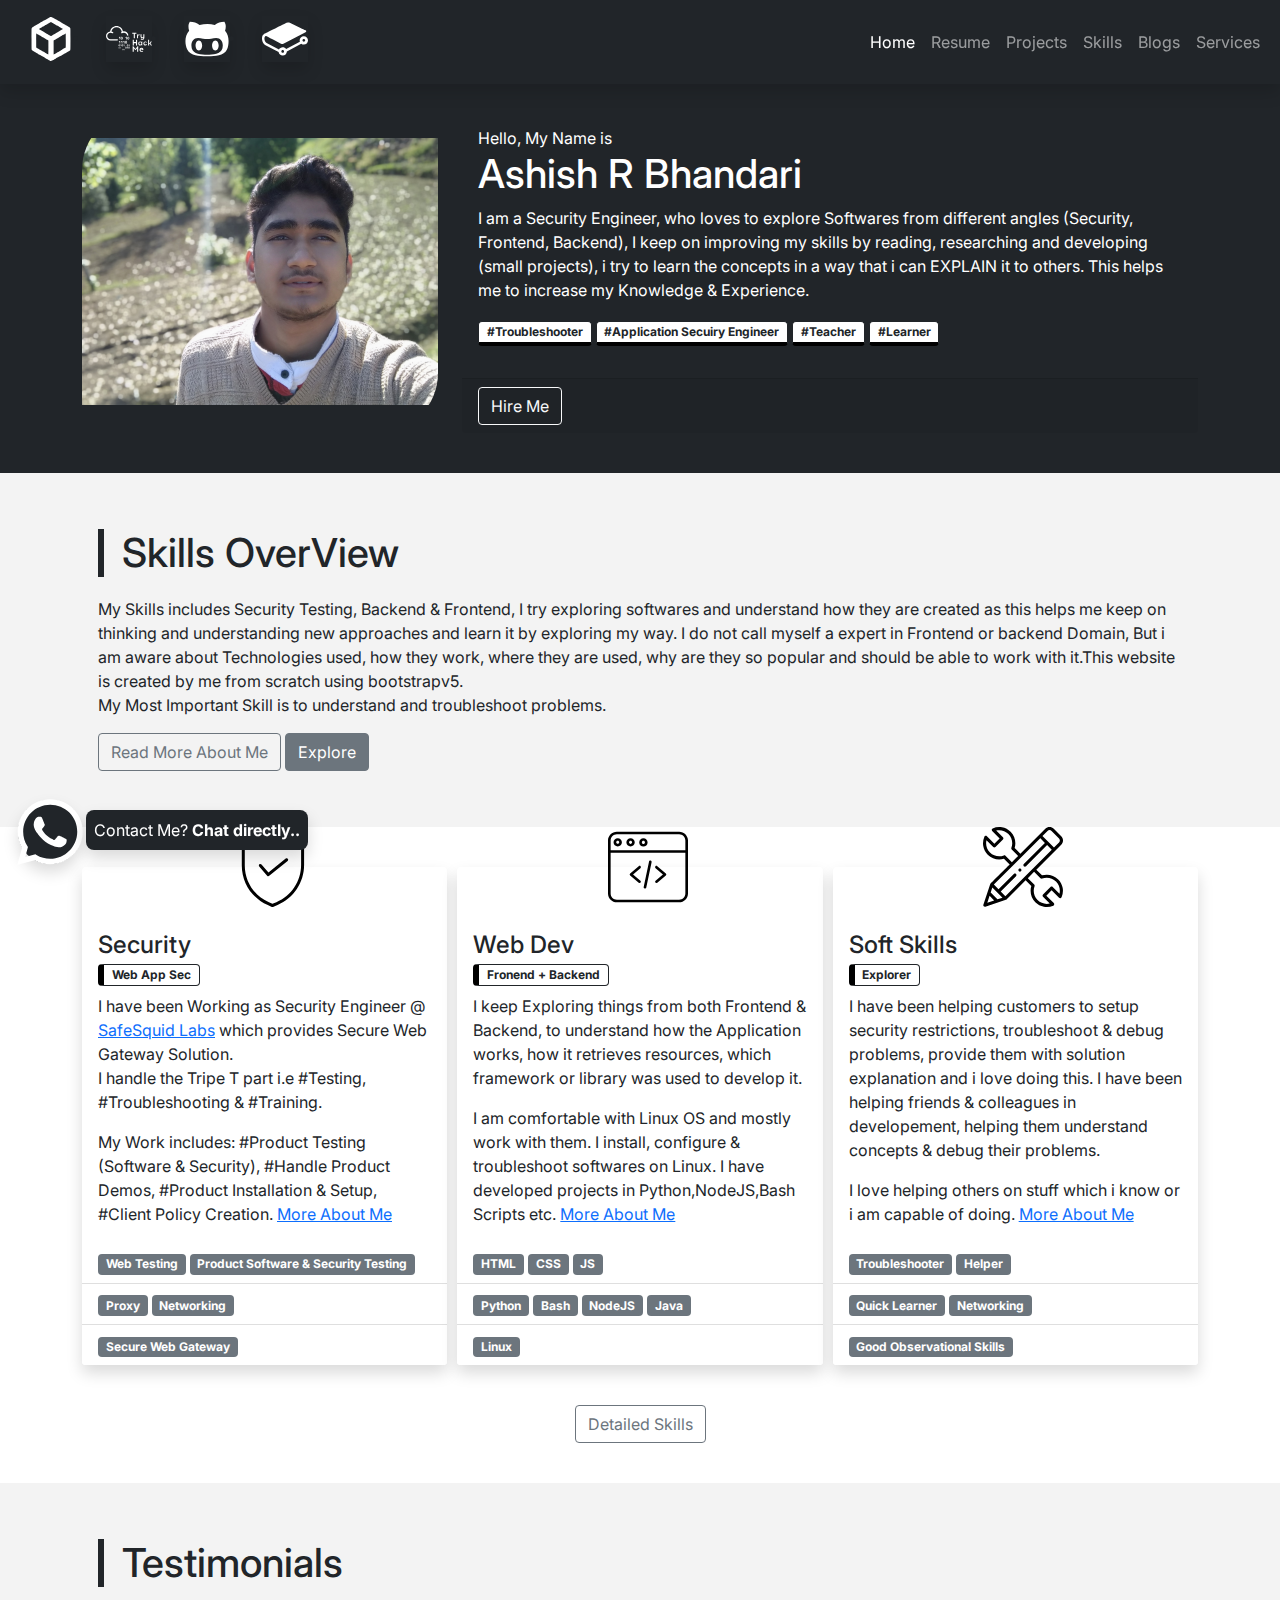
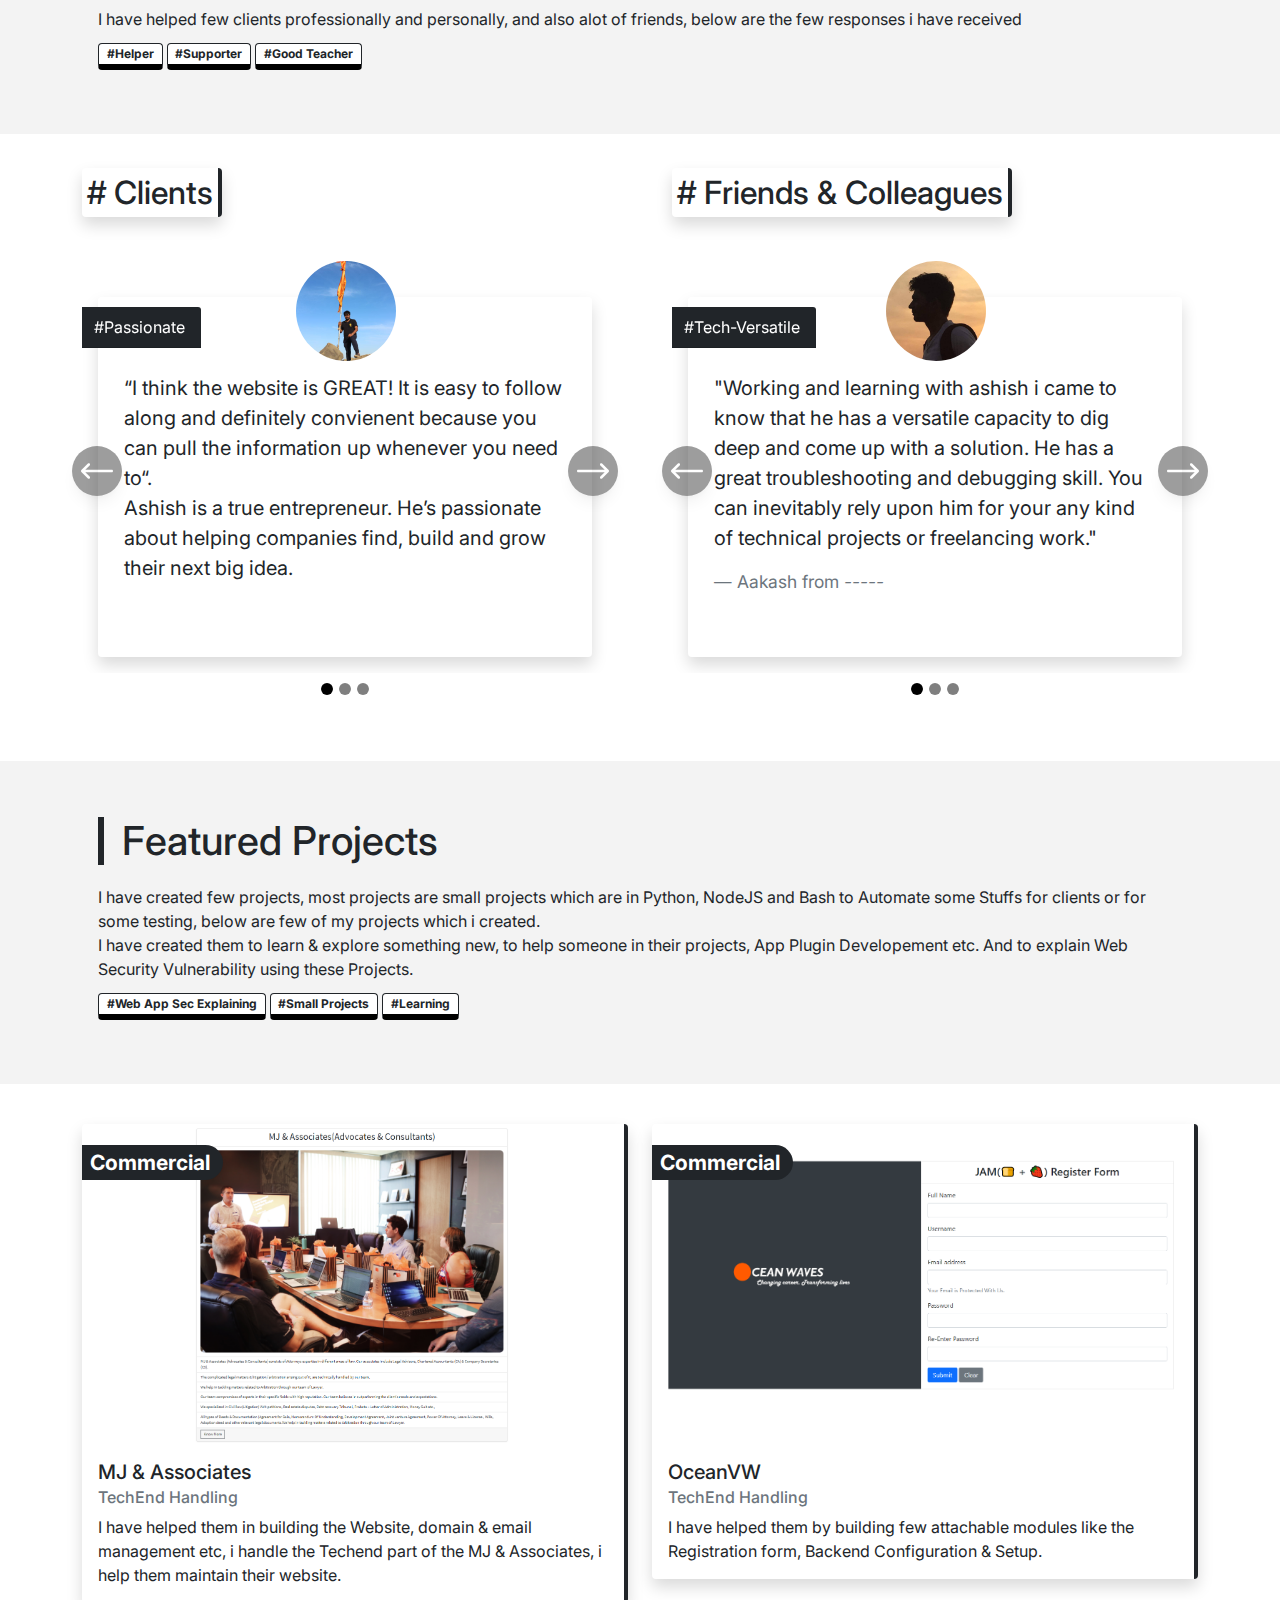
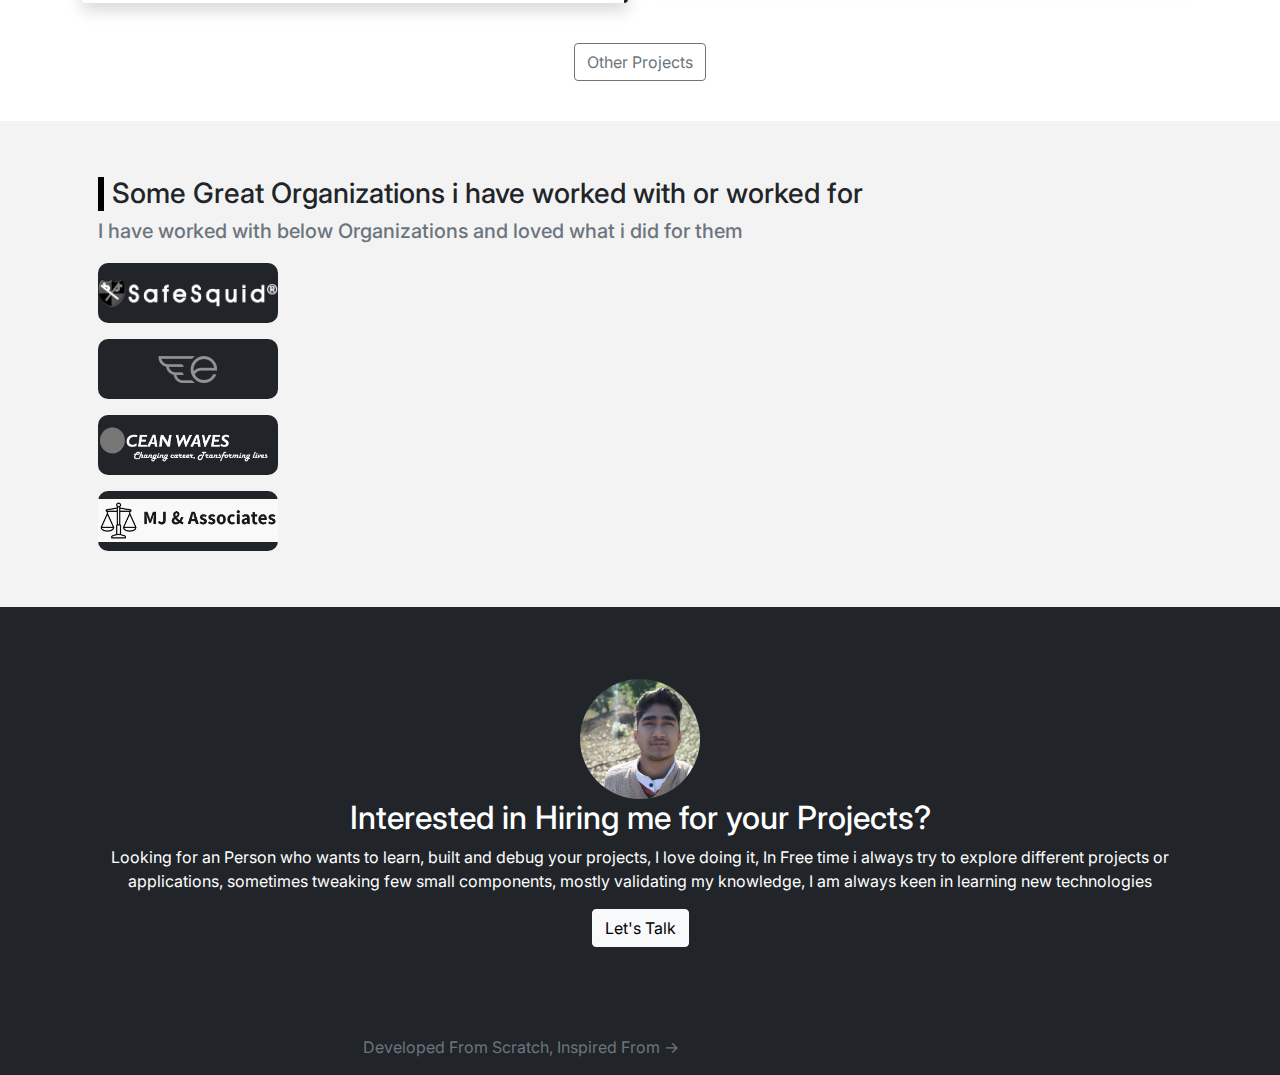
==== index.html @ 0bb8f1e5 "Web Portfolio" ====
<!DOCTYPE html>
<html lang="en">
<head>
    <meta charset="UTF-8">
    <meta http-equiv="X-UA-Compatible" content="IE=edge">
    <meta name="viewport" content="width=device-width, initial-scale=1.0">
    <title>Web PortFolio: Ashish R Bhandari</title>

    <!-- Favicon -->
    <link rel="shortcut icon" type="image/jpg" href="imgs/svg/logo1.svg"/>

    <!-- BSv5 Beta 2 CSS -->
    <link rel="stylesheet" href="css/bootstrap.v5-beta2.min.css">

    <!-- Custom CSS -->
    <link rel="stylesheet" href="css/index.css">

    <!-- Fonts: Google Fonts-->
    <link rel="preconnect" href="https://fonts.gstatic.com">
    <link href="https://fonts.googleapis.com/css2?family=Work+Sans&display=swap" rel="stylesheet">
    
    <!-- BSv5 Beta 2 JS -->
    <script src="js/bootstrap.v5-beta2.bundle.min.js"></script>

    <script src="js/index.js" defer></script>

    <style>
        .client-logo-imgs {
            display: flex;
            flex-direction: column;
            align-items: flex-start;
            justify-content: center;
        }

        .client-logo-imgs div {
            border-radius: 10px;
        }

        .client-logo-imgs img {
            width: 180px;
            height: 60px;
            object-fit: contain;
            filter: grayscale(1);
            transition: all 0.6s ease;
        }

        .client-logo-imgs img:hover {
            filter: grayscale(0);
            transform: scale(0.92);
        }

        .socio-links {
            margin-bottom: 0.4rem;
        }

        @media (max-width: 540px) {
            .socio-links li a {
                padding: 0;
                padding-right: 0.7rem;
                padding-bottom: 1rem;
                padding-top: 1rem;
            }
         
            .client-responses-content-inner blockquote {
                font-size: 1rem;
            }
        }
        
        /***  Review Fields Data Padding ***/
        .scroll-card::-webkit-scrollbar-track {
            -webkit-box-shadow: inset 0 0 6px rgba(0,0,0,0.3);
            background-color: #F5F5F5;
        }

        .scroll-card::-webkit-scrollbar {
            width: 6px;
            background-color: #F5F5F5;
        }

        .scroll-card::-webkit-scrollbar-thumb {
	        background-color: #000000;
        }

        
        .scroll-card {
            padding: 10px;
        }
        /**** ***/

        /** Features ***/

        .featured-projects-content-inner .f-p-card-1 img:hover {
            content: url(imgs/projects/mjassociates/proj_mja_1.webp);
        }

        .featured-projects-content-inner .f-p-card-2 img:hover {
            content: url(imgs/projects/oceanvw/dash_1.webp);
        }
        
        .featured-projects-content-inner .card {
            border-right: 4px solid;
        }
        
        .featured-projects-content-inner .card {
            overflow: hidden;
        }

        .featured-projects-content-inner .card img {
            max-height: 320px;
            object-fit: contain;
            transition: opacity 0.6s ease, opacity 0.6s ease;
        }

        .featured-projects-content-inner .card:hover .img-over-read-more {
            opacity: 1;
            right: 10px!important;
        }

        /*
        .featured-projects-content-inner .card:hover img {
            opacity: 0.5;
        }
*/

        .client-responses-content-inner .row {
            --bs-gutter-x: 4rem;
        }

        /*** GRID-To-Flex Switcher CSS  [A Small Quick Plug] **/

        .switcher-css { 
            transition: left 0.5s ease;
        }
        .switcher-css:hover {
            left: 4px!important;
        }

        /*** Switcher Ends **/

    </style>

</head>
<body>
    
    <header class="navbar-component">

        

    </header>

    <main>

        <!-- Intro Content -->
        <div class="intro-content" style="background-color: #212529!important;">
            <div class="container">
                
                <div class="intro-content-inner" style="padding: 40px 0px;">
                    
                        <div class="row g-4">
                            <div class="col-md-4">
                                <!-- <img src="imgs/profile.jpg" width=100% height=100% style="object-fit: contain; border-radius: 8%;" alt="..."> -->
                                <img src="imgs/profile.jpg" width=100% height=100% style="object-fit: contain; border-top-left-radius: 60px; border-bottom-right-radius: 60px;" alt="...">
                            </div>
                            <div class="col-md-8">
                                <div class="card-body text-white">
                                    Hello, My Name is
                                    <h1 class="card-title">Ashish R Bhandari</h1>
                                    <p class="card-text">
                                        I am a Security Engineer, who loves to explore Softwares from different angles (Security, Frontend, Backend), I keep on improving my skills by reading, researching and developing (small projects), i try to learn the concepts in a way that i can EXPLAIN it to others. This helps me to increase my Knowledge & Experience.
                                    </p>
                                    <p>
                                        <span class="d-badge d-b-b-4">#Troubleshooter</span>
                                        <span class="d-badge d-b-b-4">#Application Secuiry Engineer</span>
                                        <span class="d-badge d-b-b-4">#Teacher</span>
                                        <span class="d-badge d-b-b-4">#Learner</span>
                                    </p>
                                </div>
                                <div class="card-footer d-flex gap-4">
                                    <button class="btn btn-outline-light hire-me" data-bs-toggle="modal" data-bs-target="#show-info">Hire Me</button>
                                </div>
                            </div>
                        </div>
                    
                </div>

            </div>
        </div>
        <!-- Intro Content Ends -->

        <!-- Skills OverView -->
        <div class="skills-overview">
            <div class="container">
                
                <div class="skills-overview-inner" style="padding: 40px 0px;">
                    
                    <div class="card-body">
                        <h1 class="card-title" style="border-left: 6px solid #212529; padding-left: 18px; margin-bottom: 20px;" >Skills OverView</h1>
                        <p class="card-text">
                            My Skills includes Security Testing, Backend & Frontend, I try exploring softwares and understand how they are created as this helps me keep on thinking and understanding new approaches and learn it by exploring my way. I do not call myself a expert in Frontend or backend Domain, But i am aware about Technologies used, how they work, where they are used, why are they so popular and should be able to work with it.This website is created by me from scratch using bootstrapv5.<br />
                            My Most Important Skill is to understand and troubleshoot problems.
                        </p>
                        <a href="./resume.html" class="btn btn-outline-secondary" title="Go Check Out My Resume">Read More About Me</a>
                        <a href="https://github.com/Asharry97" target="_blank" class="btn btn-secondary" title="For More Explore My GitHub">Explore</a>
                    </div>
                    
                </div>

            </div>
        </div>
        <!-- Skills OverView Ends -->


        <!-- Tech Skills Content -->
        <div class="skills-table-content" style="position: relative;">
            <div class="container">

                <div class="skills-table-content-inner" style="padding: 40px 0px;">

                    <div class="row-grid">
                        
                        <div class="col">
                            <div class="card h-100">
                                <img src="imgs/svg/security2.svg" class="card-img-top" alt="Security" width=80 height=80 style="object-fit: contain; margin: 8px; margin-top: -40px">
                                <div class="card-body">
                                    <h4 class="card-title">Security</h4>
                                    <h6 class="card-subtitle mb-2 text-muted"> 
                                        <span class="badge bg-white text-dark" style="border: 1px solid; border-left: 6px solid black">Web App Sec</span> 
                                    </h6>
                                    <p class="card-text">I have been Working as Security Engineer @ 
                                        <a href="https://safesquid.com/" target="_blank" alt="Go To SafeSquid Labs Website" title="Go To SafeSquid Labs Website">SafeSquid Labs</a>  
                                        which provides Secure Web Gateway Solution. <br>
                                        I handle the Tripe T part i.e #Testing, #Troubleshooting & #Training.
                                    </p>
                                    <p class="card-text">My Work includes: #Product Testing (Software & Security),  #Handle Product Demos, #Product Installation & Setup, #Client Policy Creation.
                                        <a href="./resume.html" class="" title="Go Check Out My Resume">More About Me</a> 
                                    </p>
                                </div>
                                <ul class="list-group list-group-flush">
                                    <li class="list-group-item">
                                        <span class="badge bg-secondary">Web Testing</span> 
                                        <span class="badge bg-secondary">Product Software & Security Testing</span>  
                                    </li>
                                    <li class="list-group-item">
                                        <span class="badge bg-secondary">Proxy</span> 
                                        <span class="badge bg-secondary">Networking</span>
                                    </li>
                                    <li class="list-group-item">
                                        <span class="badge bg-secondary">Secure Web Gateway</span> 
                                    </li>
                                </ul>
                            </div>
                        </div>

                        <div class="col">
                            <div class="card h-100">
                                <img src="imgs/svg/frontend.svg" class="card-img-top" alt="Frontend" width=80 height=80 style="object-fit: contain; margin: 8px; margin-top: -40px">
                                <div class="card-body">
                                    <h4 class="card-title">Web Dev</h4>
                                    <h6 class="card-subtitle mb-2 text-muted"> 
                                        <span class="badge bg-white text-dark" style="border: 1px solid; border-left: 6px solid black">Fronend + Backend</span> 
                                    </h6>
                                    <p class="card-text">
                                        I keep Exploring things from both Frontend & Backend, to understand how the Application works, how it retrieves resources, which framework or library was used to develop it.
                                    </p>
                                    <p class="card-text">
                                        I am comfortable with Linux OS and mostly work with them. I install, configure & troubleshoot softwares on Linux.
                                        I have developed projects in Python,NodeJS,Bash Scripts etc.
                                        <a href="./resume.html" class="" title="Go Check Out My Resume">More About Me</a>
                                    </p>
                                    
                                </div>
                                <ul class="list-group list-group-flush">
                                    <li class="list-group-item">
                                        <span class="badge bg-secondary">HTML</span> 
                                        <span class="badge bg-secondary">CSS</span> 
                                        <span class="badge bg-secondary">JS</span>
                                    </li>
                                    <li class="list-group-item"><span class="badge bg-secondary">Python</span> <span class="badge bg-secondary">Bash</span> <span class="badge bg-secondary">NodeJS</span> <span class="badge bg-secondary">Java</span></li>
                                    <li class="list-group-item"><span class="badge bg-secondary">Linux</span></li>
                                </ul>
                            </div>
                        </div>

                        <div class="col">
                            <div class="card h-100">
                                <img src="imgs/svg/softskills.svg" class="card-img-top" alt="Soft Skills" width=80 height=80 style="object-fit: contain; margin: 8px; margin-top: -40px">
                                <div class="card-body">
                                    <h4 class="card-title">Soft Skills</h4>
                                    <h6 class="card-subtitle mb-2 text-muted"> 
                                        <span class="badge bg-white text-dark" style="border: 1px solid; border-left: 6px solid black">Explorer</span> 
                                    </h6>
                                    <p class="card-text">
                                        I have been helping customers to setup security restrictions, troubleshoot & debug problems, provide them with solution explanation and i love doing this.
                                        I have been helping friends & colleagues in developement, helping them understand concepts & debug their problems.
                                    </p>
                                    <p class="card-text">
                                        I love helping others on stuff which i know or i am capable of doing.
                                        <a href="./resume.html" class="" title="Go Check Out My Resume">More About Me</a>
                                    </p>
                                </div>
                                <ul class="list-group list-group-flush">
                                    <li class="list-group-item">
                                        <span class="badge bg-secondary">Troubleshooter</span> 
                                        <span class="badge bg-secondary">Helper</span>  
                                    </li>
                                    <li class="list-group-item">
                                        <span class="badge bg-secondary">Quick Learner</span> 
                                        <span class="badge bg-secondary">Networking</span>
                                    </li>
                                    <li class="list-group-item">
                                        <span class="badge bg-secondary">Good Observational Skills</span> 
                                    </li>
                                </ul>
                            </div>
                        </div>

                    </div>
                    
                    <div style="margin-top: 40px;">
                        <center>
                            <a href="./resume.html" class="btn btn-outline-secondary" title="Go Check Out My Resume">Detailed Skills</a>
                        </center>
                    </div>

                </div>

            </div>
        </div>
        <!-- Tech Skills Content Ends -->

        <!-- Client Responses OverView -->
        <div class="client-responses-overview">
            <div class="container">
                
                <div class="client-responses-overview-inner" style="padding: 40px 0px;">
                    
                    <div class="card-body">
                        <h1 class="card-title" style="border-left: 6px solid #212529; padding-left: 18px; margin-bottom: 20px;" >Testimonials</h1>
                        <p class="card-text">
                            I have helped few clients professionally and personally, and also alot of friends, below are the few responses i have received
                        </p>
                        <div class="d-flex flex-wrap" style="column-gap: 4px;">
                            <h6 class="card-subtitle mb-2 text-muted"> 
                                <span class="badge bg-white text-dark" style="border: 1px solid; border-bottom: 6px solid black">#Helper</span> 
                            </h6>

                            <h6 class="card-subtitle mb-2 text-muted"> 
                                <span class="badge bg-white text-dark" style="border: 1px solid; border-bottom: 6px solid black">#Supporter</span> 
                            </h6>

                            <h6 class="card-subtitle mb-2 text-muted"> 
                                <span class="badge bg-white text-dark" style="border: 1px solid; border-bottom: 6px solid black">#Good Teacher</span> 
                            </h6>
                        </div>
                    </div>
                    
                </div>

            </div>
        </div>
        <!-- Client Responses OverView Ends -->  

        <!-- Client Responses -->
        <div class="client-responses-content">
            <div class="container">
                
                <div class="client-responses-content-inner" style="padding: 40px 0px;">

                    <div class="row">
                        
                        <div class="col-md-6">
                            
                            <h2> <span style="border-right: 4px solid; padding: 5px; box-shadow: 0 .5rem 1rem rgba(0,0,0,.15)!important; border-radius: 4px; "> # Clients</span></h2>

                            <div id="carousel-clients-review" class="carousel carousel-dark slide carousel-fade" data-bs-ride="carousel" style="/*max-width: 600px;*/ height: 500px;">
                            
                                <div class="carousel-indicators">
                                    <button type="button" data-bs-target="#carousel-clients-review" data-bs-slide-to="0" class="active" aria-current="true" aria-label="Slide 1"></button>
                                    <button type="button" data-bs-target="#carousel-clients-review" data-bs-slide-to="1" aria-label="Slide 2"></button>
                                    <button type="button" data-bs-target="#carousel-clients-review" data-bs-slide-to="2" aria-label="Slide 3"></button>
                                </div>
    
                                <div class="carousel-inner">
                                    
                                    <div class="carousel-item active">
                                        
                                            <div class="card" style="height: 360px; margin-top: 60px;">
                                                <div class="card-header bg-dark text-white" style="position: absolute; left: -20px; top: 10px;">
                                                    #Passionate
                                                </div>
                                                <img src="imgs/client_profiles/Adv.Jay_Lathigara_Friend_Profile.jpg" width="100px" height="100px" style="border-radius: 50%; position: absolute;left: 40%; top: -10%; object-fit: cover;" alt="">
                                                <div class="card-body" style="margin-top: 50px;">
                                                    
                                                    <div class="card scroll-card" style="overflow-y: auto; height: 240px; margin: auto; box-shadow: none!important;;">
                                                        <blockquote class="blockquote" style="margin-top: auto; margin-bottom: auto;" >
                                                            <p>
                                                                “I think the website is GREAT! It is easy to follow along and definitely convienent because you can pull the information up whenever you need to“. <br>
                                                                Ashish is a true entrepreneur. He’s passionate about helping companies find, build and grow their next big idea.
                                                            </p>
                                                            <footer class="blockquote-footer mt-2">Adv. Jay Lathigara from <cite title="Source Title">MJ & Associates</cite></footer>
                                                        </blockquote>
                                                    </div>
    
                                                </div>
                                            </div>
                                    
                                    </div>
    
                                    <div class="carousel-item">
                                        
                                        <div class="card" style="height: 360px; margin-top: 60px;">
                                            <div class="card-header bg-dark text-white" style="position: absolute; left: -20px; top: 10px;">
                                                #Helper
                                            </div>
                                            <img src="imgs/client_profiles/Pradip_Friend_Profile.jpg" width="100px" height="100px" style="border-radius: 50%; position: absolute;left: 40%; top: -10%; object-fit: cover;" alt="">
                                            <div class="card-body" style="margin-top: 50px;">
                                                
                                                <div class="card scroll-card" style="overflow-y: auto; height: 240px; margin: auto; box-shadow: none!important;;">
                                                    <blockquote class="blockquote" style="margin-top: auto; margin-bottom: auto;" >
                                                        <p>
                                                            I have worked with many freelancers in the past but Ashish stands out from the rest. We hired him based on his current portfolio and we are happy that we choose him. He is so co-operative which you will not see in other free lancers. <br>
                                                            Personally, i would like to recommend him to anyone looking for any kind of digital work - web development, SEO, digital marketing, branding or mobile app development services. Keep it up!!
                                                        </p>
                                                        <footer class="blockquote-footer mt-2">Pradip Yadav from <cite title="Source Title">Sales manager at Group Satellite</cite></footer>
                                                    </blockquote>
                                                </div>
    
                                            </div>
                                        </div>
                                
                                    </div>
    
                                    <div class="carousel-item">
                                        
                                        <div class="card" style="height: 360px; margin-top: 60px;">
                                            <div class="card-header bg-dark text-white" style="position: absolute; left: -20px; top: 10px;">
                                                #HardWorking
                                            </div>
                                            <img src="imgs/client_profiles/Adv.Prashant_B._Khadpe_Friend_Profile.jpg" width="100px" height="100px" style="border-radius: 50%; position: absolute;left: 40%; top: -10%; object-fit: cover;" alt="">
                                            <div class="card-body" style="margin-top: 50px;">
                                                
                                                <div class="card scroll-card" style="overflow-y: auto; height: 240px; margin: auto; box-shadow: none!important;;">
                                                    <blockquote class="blockquote" style="margin-top: auto; margin-bottom: auto;" >
                                                        <p>
                                                            Aashish has provided excellent website developement services and was responsive to all my questions and concern. So i would highly recommend Aashish to all other people's. Keep it up !!
                                                        </p>
                                                        <footer class="blockquote-footer mt-2">Adv. Prashant B. Khadpe from <cite title="Source Title">MJ & Associates</cite></footer>
                                                    </blockquote>
                                                </div>
    
                                            </div>
                                        </div>
    
                                    </div>
                                    
                                </div>
    
                                <button class="carousel-control-prev" type="button" data-bs-target="#carousel-clients-review"  data-bs-slide="prev">
                                    <span class="carousel-control-prev-icon" aria-hidden="true"></span>
                                    <span class="visually-hidden">Previous</span>
                                </button>
    
                                <button class="carousel-control-next" type="button" data-bs-target="#carousel-clients-review"  data-bs-slide="next">
                                    <span class="carousel-control-next-icon" aria-hidden="true"></span>
                                    <span class="visually-hidden">Next</span>
                                </button>
    
                            </div>

                        </div>

                        <div class="col-md-6">
                            
                            <h2> <span style="border-right: 4px solid; padding: 5px; box-shadow: 0 .5rem 1rem rgba(0,0,0,.15)!important; border-radius: 4px; "> # Friends & Colleagues</span></h2>
             

                            <div id="carousel-friends_colleague-review" class="carousel carousel-dark slide carousel-fade" data-bs-ride="carousel" style="/*max-width: 600px;*/ height: 500px;">
                            
                                <div class="carousel-indicators">
                                    <button type="button" data-bs-target="#carousel-friends_colleague-review" data-bs-slide-to="0" class="active" aria-current="true" aria-label="Slide 1"></button>
                                    <button type="button" data-bs-target="#carousel-friends_colleague-review" data-bs-slide-to="1" aria-label="Slide 2"></button>
                                    <button type="button" data-bs-target="#carousel-friends_colleague-review" data-bs-slide-to="2" aria-label="Slide 3"></button>
                                </div>
    
                                <div class="carousel-inner">
                                    
                                    <div class="carousel-item active">
                                        
                                        <div class="card" style="height: 360px; margin-top: 60px;">
                                            <div class="card-header bg-dark text-white" style="position: absolute; left: -20px; top: 10px;">
                                                #Tech-Versatile
                                            </div>
                                            <img src="imgs/client_profiles/Aakash_Friend_Profile.jpg" width="100px" height="100px" style="border-radius: 50%; position: absolute;left: 40%; top: -10%; object-fit: cover;" alt="">
                                            <div class="card-body" style="margin-top: 50px;">
                                                
                                                <div class="card scroll-card" style="overflow-y: auto; height: 240px; margin: auto; box-shadow: none!important;;">
                                                    <blockquote class="blockquote" style="margin-top: auto; margin-bottom: auto;" >
                                                        <p>
                                                            "Working and learning with ashish i came to know that he has a versatile capacity to dig deep and come up with a solution. He has a great  troubleshooting and debugging skill. You can inevitably rely upon him for your any kind of technical projects or freelancing work."
                                                        </p>
                                                        <footer class="blockquote-footer mt-2">Aakash from <cite title="Source Title">-----</cite></footer>
                                                    </blockquote>
                                                </div>

                                            </div>
                                        </div>
                                    
                                    </div>
                                    
                                    <div class="carousel-item">
                                    
                                        <div class="card" style="height: 360px; margin-top: 60px;">
                                            <div class="card-header bg-dark text-white" style="position: absolute; left: -20px; top: 10px;">
                                                #KuchToKartaHae
                                            </div>
                                            <img src="imgs/profile-nobg.jpg" width="100px" height="100px" style="border-radius: 50%; position: absolute;left: 40%; top: -10%; object-fit: cover;" alt="">
                                            <div class="card-body" style="margin-top: 50px;">
                                                
                                                <div class="card scroll-card" style="overflow-y: auto; height: 240px; margin: auto; box-shadow: none!important;;">
                                                    <blockquote class="blockquote" style="margin-top: auto; margin-bottom: auto;" >
                                                        <p>
                                                           Lorem ipsum dolor sit amet consectetur adipisicing elit. Aut alias, tenetur vero modi accusantium mollitia minima libero optio. Omnis cupiditate aliquid exercitationem quasi at aperiam, dignissimos nesciunt molestias consectetur perferendis!
                                                        </p>
                                                        <footer class="blockquote-footer mt-2">Ashish from <cite title="Source Title">Nowhere</cite></footer>
                                                    </blockquote>
                                                </div>
                                                
                                            </div>
                                        </div>
    
                                    </div>

                                    <div class="carousel-item">
                                    
                                        <div class="card" style="height: 360px; margin-top: 60px;">
                                            <div class="card-header bg-dark text-white" style="position: absolute; left: -20px; top: 10px;">
                                                #KuchToKartaHae
                                            </div>
                                            <img src="imgs/client_profiles/Pankaj_Colg_Friend_Profile.jpg" width="100px" height="100px" style="border-radius: 50%; position: absolute;left: 40%; top: -10%; object-fit: cover;" alt="">
                                            <div class="card-body" style="margin-top: 50px;">
                                                
                                                <div class="card scroll-card" style="overflow-y: auto; height: 240px; margin: auto; box-shadow: none!important;;">
                                                    <blockquote class="blockquote" style="margin-top: auto; margin-bottom: auto;" >
                                                        <p>
                                                            Ashish has a good knowledge for the Network Security and Programming Language. He has help me in the my Python Project. He can navigate and make legacy code maintainable. Spends too much time chasing new technology fads and maintains awareness of industry trends and tools.
                                                        </p>
                                                        <footer class="blockquote-footer mt-2">Pankaj from <cite title="Source Title">Nowhere</cite></footer>
                                                    </blockquote>
                                                </div>
                                                
                                            </div>
                                        </div>
    
                                    </div>
                                    
                                </div>
    
                                <button class="carousel-control-prev" type="button" data-bs-target="#carousel-friends_colleague-review"  data-bs-slide="prev">
                                    <span class="carousel-control-prev-icon" aria-hidden="true"></span>
                                    <span class="visually-hidden">Previous</span>
                                </button>
    
                                <button class="carousel-control-next" type="button" data-bs-target="#carousel-friends_colleague-review"  data-bs-slide="next">
                                    <span class="carousel-control-next-icon" aria-hidden="true"></span>
                                    <span class="visually-hidden">Next</span>
                                </button>
    
                            </div>


                        </div>

                    </div>    
                        
                
                    
                </div>

            </div>
        </div>
        <!-- Client Responses Ends -->


        <!-- Featured Projects OverView -->
        <div class="featured-projects-overview">
            <div class="container">
                
                <div class="featured-projects-overview-inner" style="padding: 40px 0px;">
                    
                    <div class="card-body">
                        <h1 class="card-title" style="border-left: 6px solid #212529; padding-left: 18px; margin-bottom: 20px;" >Featured Projects</h1>
                        <p class="card-text">
                            I have created few projects, most projects are small projects which are in Python, NodeJS and Bash to Automate some Stuffs for clients or for some testing, below are few of my projects which i created. <br>
                            I have created them to learn & explore something new, to help someone in their projects, App Plugin Developement etc.
                            And to explain Web Security Vulnerability using these Projects.
                        </p>
                        <div class="d-flex flex-wrap" style="column-gap: 4px;">
                            <h6 class="card-subtitle mb-2 text-muted"> 
                                <span class="badge bg-white text-dark" style="border: 1px solid; border-bottom: 6px solid black">#Web App Sec Explaining</span> 
                            </h6>

                            <h6 class="card-subtitle mb-2 text-muted"> 
                                <span class="badge bg-white text-dark" style="border: 1px solid; border-bottom: 6px solid black">#Small Projects</span> 
                            </h6>

                            <h6 class="card-subtitle mb-2 text-muted"> 
                                <span class="badge bg-white text-dark" style="border: 1px solid; border-bottom: 6px solid black">#Learning</span> 
                            </h6>
                        </div>
                    </div>
                    
                </div>

            </div>
        </div>
        <!-- Featured Projects OverView Ends -->

        <!-- Featured Projects Content -->
        <div class="featured-projects-content">
            <div class="container">

                <div class="featured-projects-content-inner" style="padding: 40px 0px;">
                    
                    <div class="row row-cols-1 row-cols-md-2 g-4">
                        
                        <div class="col">
                            <div class="card f-p-card-1">
                                <img src="imgs/projects/mjassociates/2.png" class="card-img-top" data-img="imgs/projects/mjassociates/proj_mja_1.webp" style="height: 320px;">
                                <div class="img-over-read-more d-flex flex-column" style="position: absolute; top: 10px; right: -100px; gap: 5px;">
                                    <a href="https://www.mjassociate.co.in/" target="_blank" class="btn btn-dark" title="Visit Project">Visit Site</a>
                                    <a href="https://github.com/Asharry97/MJ_ASSOCIATE" target="_blank" class="btn btn-dark" title="Visit Project">Project Code</a>
                                </div>
                                <div class="" style="position: absolute; top: 20px; left: -6px;">
                                    <h3>
                                        <span class="badge bg-dark" style="border-radius: 0; border-bottom-right-radius: 20px; border-top-right-radius: 20px;">Commercial</span> 
                                    </h3>                                    
                                </div>
                                <div class="card-body">
                                    <h5 class="card-title">MJ & Associates</h5>
                                    <h6 class="card-subtitle mb-2 text-muted">TechEnd Handling</h6>
                                    <p class="card-text">
                                        I have helped them in building the Website, domain & email management etc, i handle the Techend part of the MJ & Associates, i help them maintain their website.
                                    </p>
                                </div>
                            </div>
                        </div>

                        <div class="col">
                            <div class="card f-p-card-2">
                                <img src="imgs/projects/oceanvw/php_reg_form/1_d.png" class="card-img-top" alt="imgs/projects/mjassociates/proj_mja_1.webp" style="height: 320px;">
                                <div class="img-over-read-more d-flex flex-column" style="position: absolute; top: 10px; right: -100px; gap: 5px;">
                                    <a href="#" class="btn btn-dark" title="Visit Project">Visit Site</a>
                                    <a href="#" class="btn btn-dark" title="Visit Project">Project Code</a>
                                </div>
                                <div class="" style="position: absolute; top: 20px; left: -6px;">
                                    <h3>
                                        <span class="badge bg-dark" style="border-radius: 0; border-bottom-right-radius: 20px; border-top-right-radius: 20px;">Commercial</span> 
                                    </h3>                                    
                                </div>
                                <div class="card-body">
                                    <h5 class="card-title">OceanVW</h5>
                                    <h6 class="card-subtitle mb-2 text-muted">TechEnd Handling</h6>
                                    <p class="card-text">
                                        I have helped them by building few attachable modules like the Registration form, Backend Configuration & Setup.
                                    </p>
                                </div>
                            </div>
                        </div>
                        <!--
                        <div class="col">
                            <div class="card f-p-card-1">
                                <img src="imgs/projects/mjassociates/2.png" class="card-img-top" data-img="imgs/projects/mjassociates/proj_mja_1.webp" style="height: 320px;">
                                <div class="img-over-read-more d-flex flex-column" style="position: absolute; top: 10px; right: -100px; gap: 5px;">
                                    <a href="https://www.mjassociate.co.in/" target="_blank" class="btn btn-dark" title="Visit Project">Visit Site</a>
                                    <a href="https://github.com/Asharry97/MJ_ASSOCIATE" target="_blank" class="btn btn-dark" title="Visit Project">Project Code</a>
                                </div>
                                <div class="" style="position: absolute; top: 20px; left: -6px;">
                                    <h3>
                                        <span class="badge bg-dark" style="border-radius: 0; border-bottom-right-radius: 20px; border-top-right-radius: 20px;">Commercial</span> 
                                    </h3>                                    
                                </div>
                                <div class="card-body">
                                    <h5 class="card-title">MJ & Associates</h5>
                                    <h6 class="card-subtitle mb-2 text-muted">TechEnd Handling</h6>
                                    <p class="card-text">
                                        I have helped them in building the Website, domain & email management etc, i handle the Techend part of the MJ & Associates, i help them maintain their website.
                                    </p>
                                </div>
                            </div>
                        </div>

                        <div class="col">
                            <div class="card f-p-card-2">
                                <img src="imgs/projects/oceanvw/php_reg_form/1_d.png" class="card-img-top" alt="imgs/projects/mjassociates/proj_mja_1.webp" style="height: 320px;">
                                <div class="img-over-read-more d-flex flex-column" style="position: absolute; top: 10px; right: -100px; gap: 5px;">
                                    <a href="#" class="btn btn-dark" title="Visit Project">Visit Site</a>
                                    <a href="#" class="btn btn-dark" title="Visit Project">Project Code</a>
                                </div>
                                <div class="" style="position: absolute; top: 20px; left: -6px;">
                                    <h3>
                                        <span class="badge bg-dark" style="border-radius: 0; border-bottom-right-radius: 20px; border-top-right-radius: 20px;">Commercial</span> 
                                    </h3>                                    
                                </div>
                                <div class="card-body">
                                    <h5 class="card-title">OceanVW</h5>
                                    <h6 class="card-subtitle mb-2 text-muted">TechEnd Handling</h6>
                                    <p class="card-text">
                                        I have helped them by building few attachable modules like the Registration form, Backend Configuration & Setup.
                                    </p>
                                </div>
                            </div>
                        </div>

                        -->
                    
                    </div>


                    <div style="margin-top: 40px;">
                        <center>
                            <a href="#" class="btn btn-outline-secondary" title="Go Check Out My Resume" data-bs-toggle="modal" data-bs-target="#show-info" >Other Projects</a>
                        </center>
                    </div>
                    
                </div>

            </div>
        </div>
        <!-- Featured Projects Content Ends-->


        
        <!-- Client Logos OverView -->
        <div class="client-logos-overview">
            <div class="container">
                
                <div class="client-logos-overview-inner" style="padding: 40px 0px;">
                    
                    <div class="card-body">
                        <div style="margin-bottom: 20px;">
                            <h3 class="card-title b-l">Some Great Organizations i have worked with or worked for</h3>
                            <h5 class="card-title mb-2 text-muted" >I have worked with below Organizations and loved what i did for them</h5>
                        </div>
                        <div class="d-flex flex-wrap client-logo-imgs" style="gap: 1rem;">
                            <div class="bg-dark" style="">
                                <img src="imgs/clients/safesquid-main-logo.png" alt="">
                            </div>
                            <div class="bg-dark" style="">
                                <img src="imgs/clients/ekids-india-main-logo2.jpg" alt="">
                            </div>
                            <div class="bg-dark" style="">
                                <img src="imgs/clients/oceanvw-main-logo.png" alt="">
                            </div>
                            <div class="bg-dark" style="">
                                <img src="imgs/projects/mjassociates/company_logo.png" alt="">
                            </div>
                        </div>
                    </div>
                    
                </div>

            </div>
        </div>
        <!-- Client Logos OverView Ends -->  


    </main>

    <footer class="footer-component">
        
    </footer>


    <script defer>
        


        /* To Be Implemented Later
        var exampleModal = document.getElementById('show-info');
        exampleModal.addEventListener('show.bs.modal', function (event) {
            // Button that triggered the modal
            var button = event.relatedTarget
            // Extract info from data-bs-* attributes
            var recipient = button.getAttribute('data-bs-whatever')
            // If necessary, you could initiate an AJAX request here
            // and then do the updating in a callback.
            //
            // Update the modal's content.
            var modalTitle = exampleModal.querySelector('.modal-title')
            var modalBodyInput = exampleModal.querySelector('.modal-body input')

            modalTitle.textContent = 'New message to ' + recipient
            modalBodyInput.value = recipient
        })*/

    </script>

</body>
</html>
---- css/index.css ----
/**** 
Colors:
#2b3b4d;
#19222c;
***/

/*** Fonts: Google Fonts */
@import url('https://fonts.googleapis.com/css2?family=Inter&display=swap');

body {
    font-family: 'Inter', sans-serif;
}


main {
    margin-top: 70px;
}

/** Carousel Custom CSS **/
.carousel-inner, .carousel-item {
    padding: 8px;
}

.carousel-control-prev, .carousel-control-next {
    background-color: #222;
}

.carousel-control-next, .carousel-control-prev {
    top: 45%;
    border-radius: 50%;
    height: 50px;
    width: 50px;
    box-shadow: 0 10px 15px -3px rgba(0,0,0,.1), 0 4px 6px -2px rgba(0,0,0,.05);
    border-width: 4px;
    background-color: 	#3d3d3d;
    border-radius: 9999px;
}

.carousel-control-prev {
    left: -10px;
}

.carousel-control-next {
    right: -10px;
}

.carousel-control-prev-icon {
    background-image: url(../imgs/svg/left-arrow.svg);
}

.carousel-control-next-icon {
    background-image: url(../imgs/svg/right-arrow.svg);
}

.carousel-indicators button {
    border-radius: 50%;
    width: 12px!important;
    height: 12px!important;
}

/** Carousel Custom CSS Ends **/

.card {
    box-shadow: 0 .5rem 1rem rgba(0,0,0,.15)!important;
    border: none;
}

.socio-links li a {
    color: white !important;;
}

.socio-links {
    margin-bottom: 0.4rem;
}

@media (max-width: 540px) {
    .socio-links li a {
        padding: 0;
        padding-right: 0.7rem;
        padding-bottom: 1rem;
        padding-top: 1rem;
    }
 
    .client-responses-content-inner blockquote {
        font-size: 1rem;
    }
}

/** Custom CSS Snips */
.h-400-s {
    height: 400px!important;
    object-fit: contain;
}

.b-d {
    border: 1px solid black;
}

.b-l {
    border-left: 6px solid black;
    padding-left: 8px;
}

.d-b-l {
    border: 1px solid;
    border-left: 6px solid black;
}

.d-b-r {
    border: 1px solid;
    border-right: 6px solid black;
}

.d-b-t {
    border: 1px solid;
    border-top: 6px solid black;
}

.d-b-b {
    border: 1px solid;
    border-bottom: 6px solid black;
}


.d-b-l-4 {
    border: 1px solid;
    border-left: 4px solid black;
}

.d-b-r-4 {
    border: 1px solid;
    border-right: 4px solid black;
}

.d-b-t-4 {
    border: 1px solid;
    border-top: 4px solid black;
}

.d-b-b-4 {
    border: 1px solid;
    border-bottom: 4px solid black;
}

.d-badge {
    display: inline-block;
    padding: .35em .65em;
    font-size: .75em;
    font-weight: 700;
    line-height: 1;
    text-align: center;
    white-space: nowrap;
    vertical-align: baseline;
    border-radius: .25rem;
    background-color: #fff!important;
    color: #212529!important;
}

.img-over-read-more {
    opacity: 0;
    transition: all 0.6s ease;
}

/*** Portfolio Main Page */
div[class*="overview"] {
    background: #f3f3f3;
}

@media (max-width: 540px) {
    .h-400-s {
        height: 240px!important;
    }

    .skills-table-content .row {
        gap: 2.4rem;
    }
}

/*** Whats App ***/

.whatsapp-float-btn {
    position: fixed; /* Very Crucial */
    width: 320px;
    height: 60px;
    left: 18px; 
    bottom: 40px;
    z-index: 3;
    display: flex;
}

.whatsapp-float-btn-icon {
    height: 64px;
    width: 64px;
    bottom: 36px;
    border-radius: 50%;
}

.whatsapp-float-btn-text {
    padding-left: 6px;
    font-size: 16px;
    color: #000000;
}

.whatsapp-float-btn-text:hover {
    background-color: #fff!important;
    color: #000!important;
}

.whatsapp-float-btn, .whatsapp-float-btn * {
    transition: all 0.4s ease;
}

@keyframes bounce {
	0%, 20%, 50%, 80%, 100% {transform: translateY(0);}
	40% {transform: translateY(-30px);}
	60% {transform: translateY(-15px);}
}

.whatsapp-float-btn {
    animation: bounce 1.6s infinite;
}

/********* ******/

.row-grid {
    display: grid;
    grid-template-columns: repeat(auto-fit, minmax(312px, 1fr));
    grid-column-gap: 10px;
    grid-row-gap: 50px;
}

/**** ***/

#show-freelance, #show-personal, #show-certs {
    display: none;
}

/**** ***/


/**** Resume ***/

.work-exp-content::before {
    content: "";
    display: inline-block;
    width: 3px;
    height: 100%;
    background: #c8cfd8;
    left: 6px;
    top: 4px;
    position: absolute;
}

.work-exp-item {
    position: relative;
    margin-bottom: 25px;
}

.work-exp-item::before {
    content: "";
    display: inline-block;
    position: absolute;
    left: -24px;
    top: 3px;
    width: 15px;
    height: 15px;
    border: 4px solid #6f8098;
    background: white;
    border-radius: 50%;
}

.info-contact {
    list-style: none;
    padding: 0;
}

.info-contact li a {
    text-decoration: none;
    color: white;
}

.info-contact li a:hover {
    border-bottom: 2px solid white;
}

.profile-content {
    display: flex;
    /*flex-wrap: wrap;*/
}

@media (max-width: 540px) {
    .profile-content {
        flex-direction: column;
        align-items: center;         
        justify-content: center;
    }
    .profile-img img {
        margin-top: 40px;
        width: 125px!important;
        height: 125px!important;
        border-radius: 50%;
    }
}

/******* ****/


/*** Effects **/

.btn {
    transition: all 0.4s ease;
}

.btn:hover {
    box-shadow: 0 4px 6px rgb(50 50 93 / 40%), 0 1px 3px rgb(0 0 0 / 24%);
    transform: translateY(-1px);
}
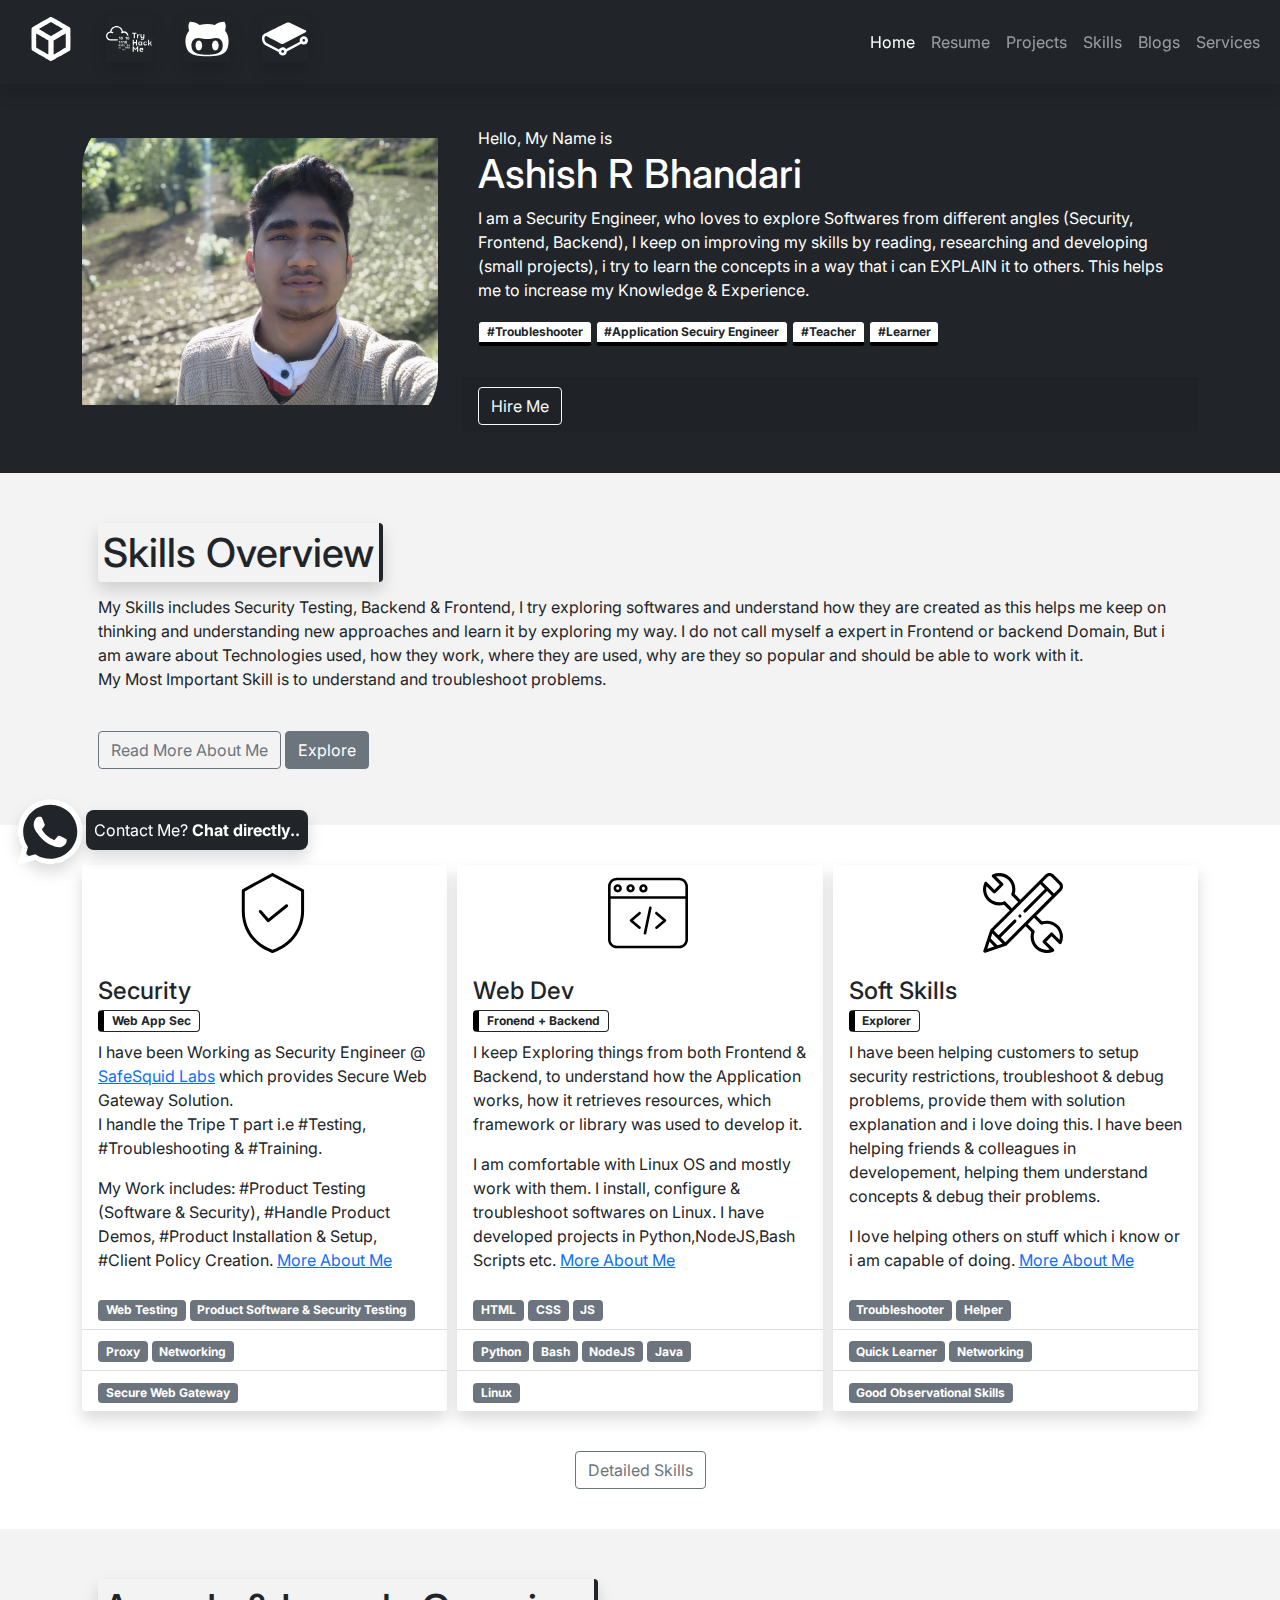
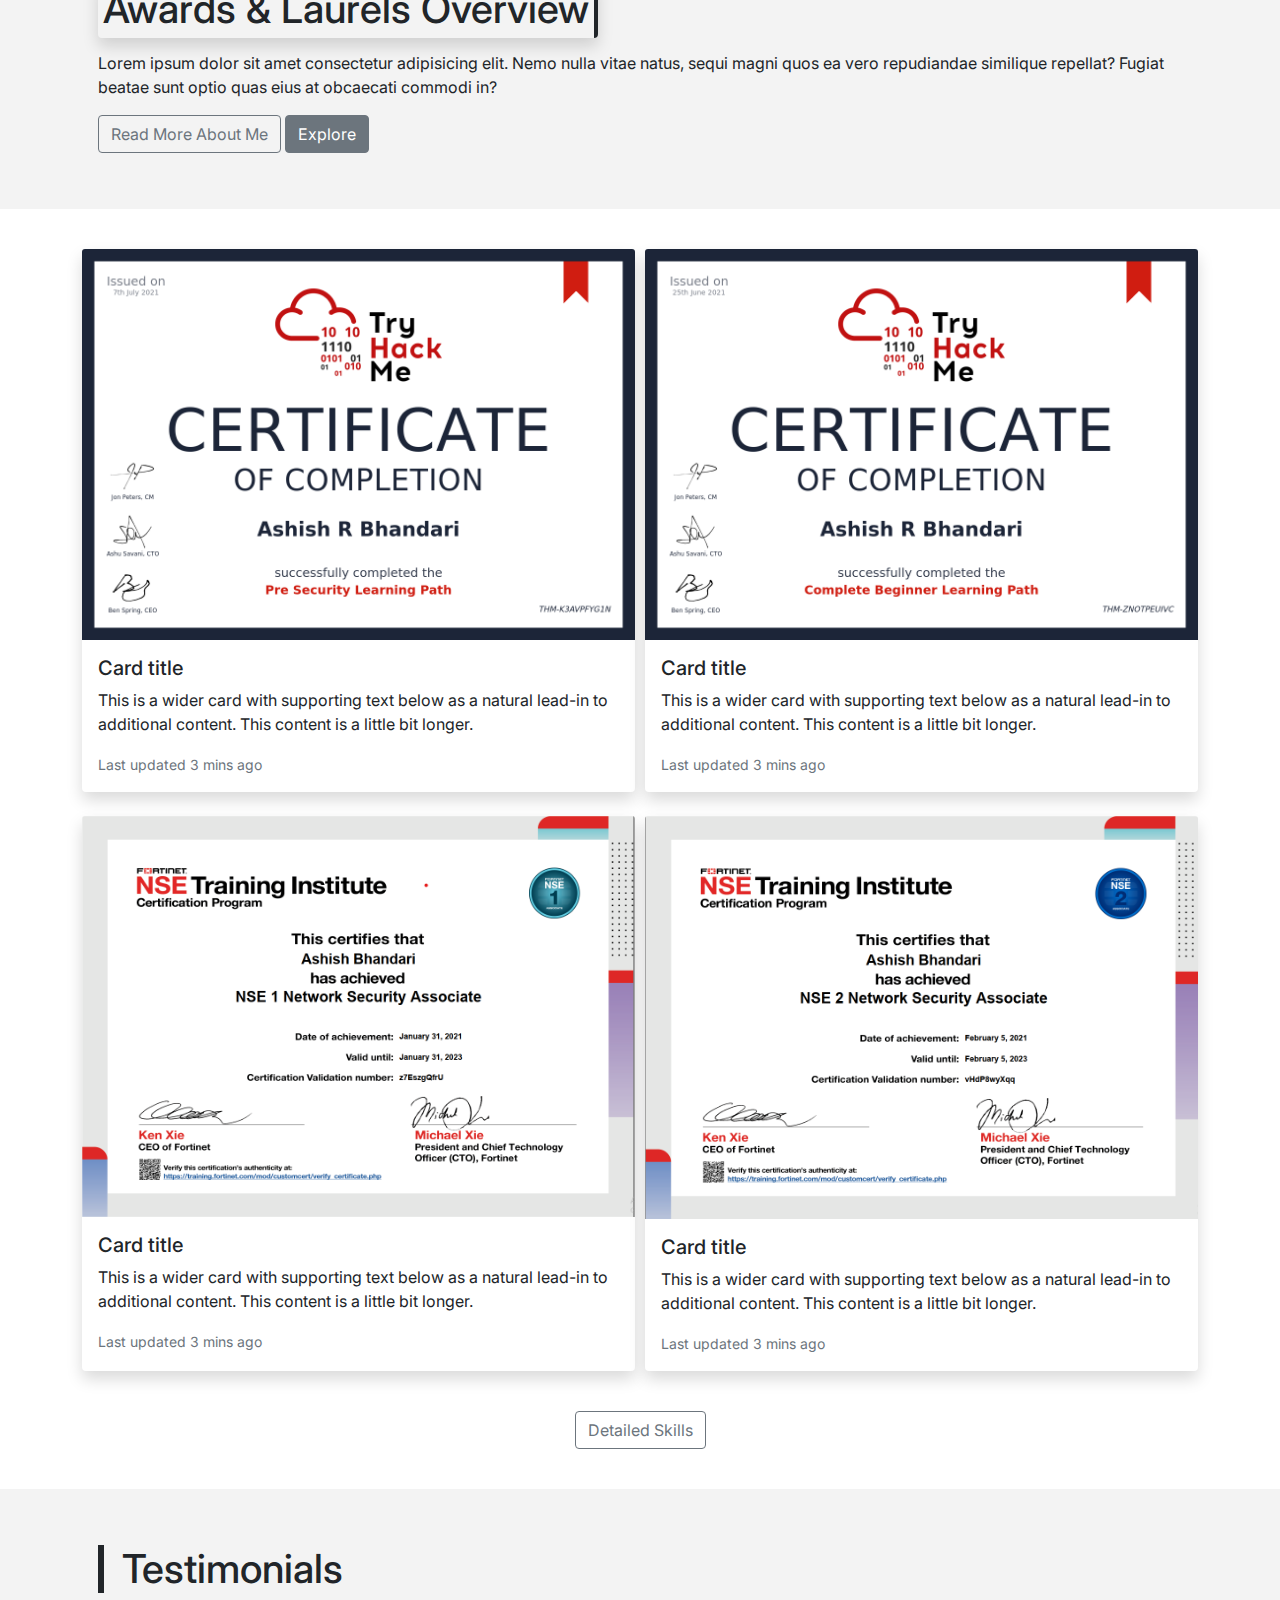
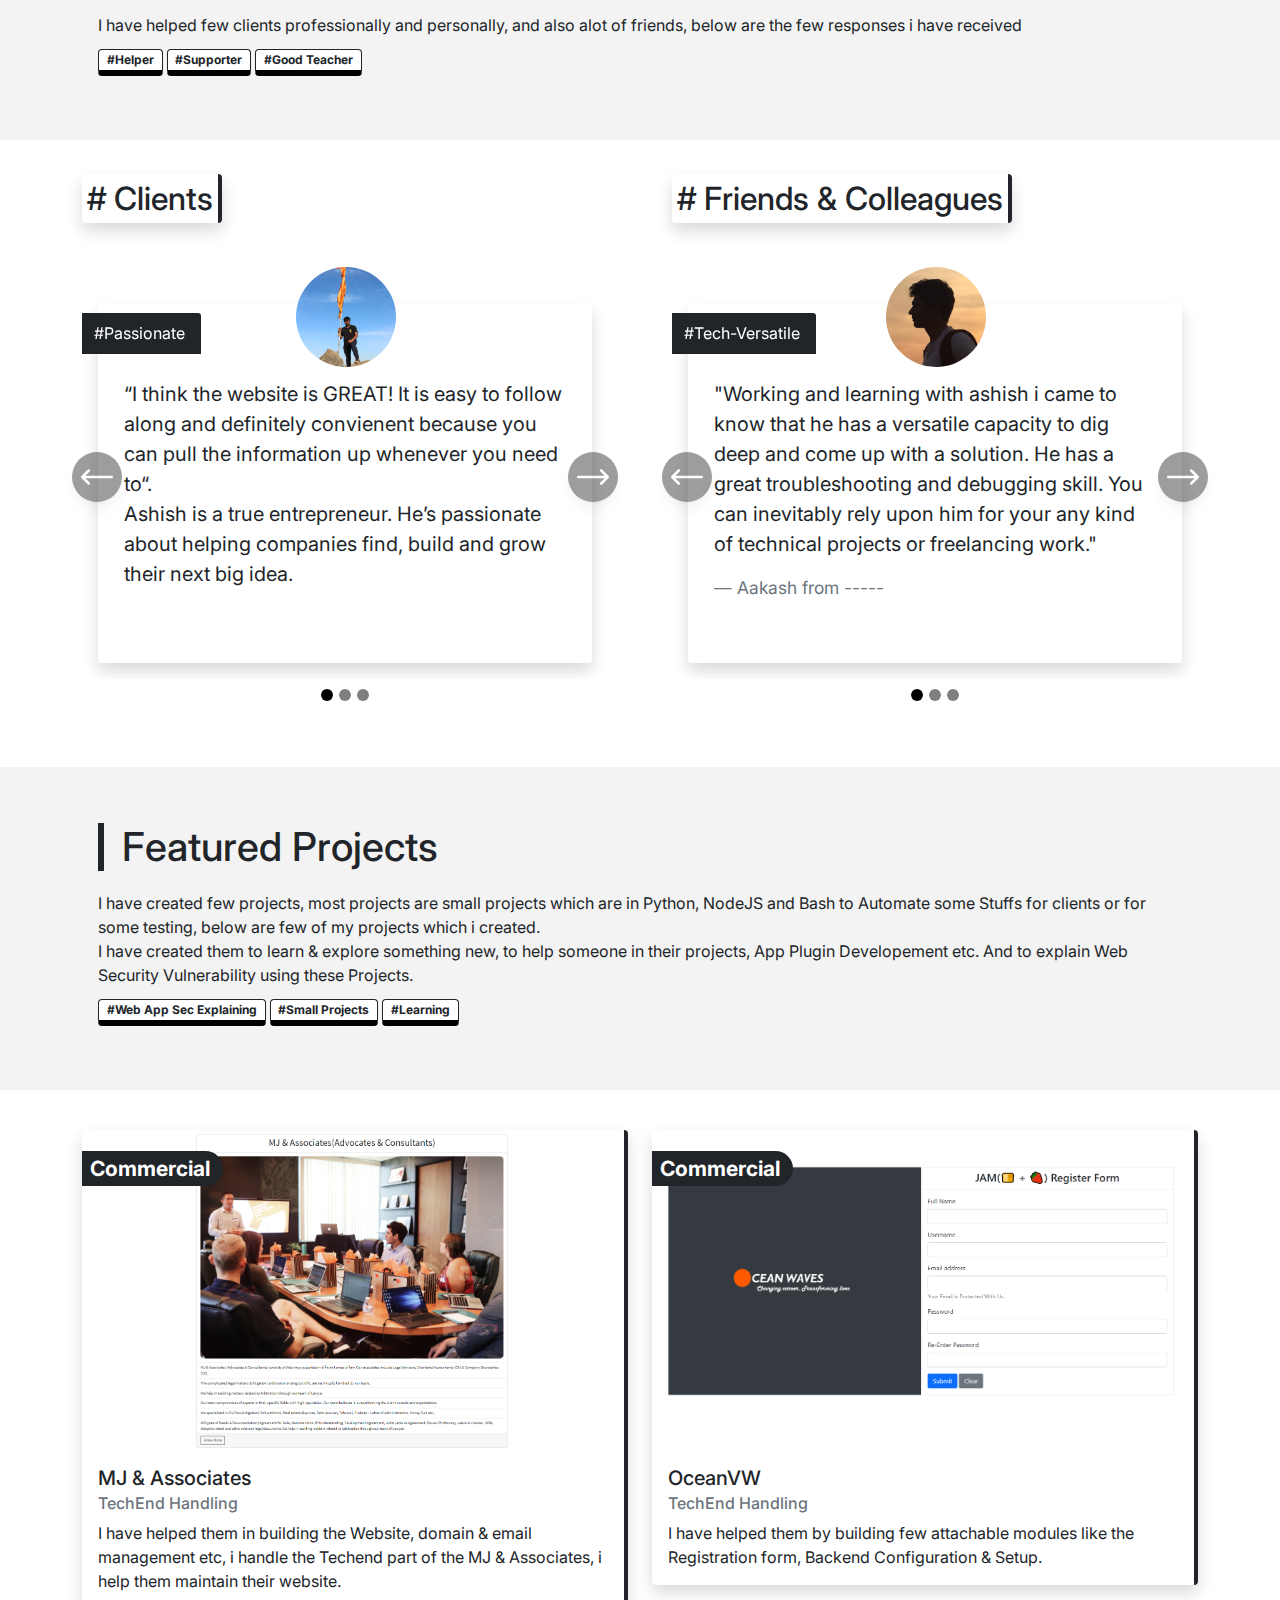
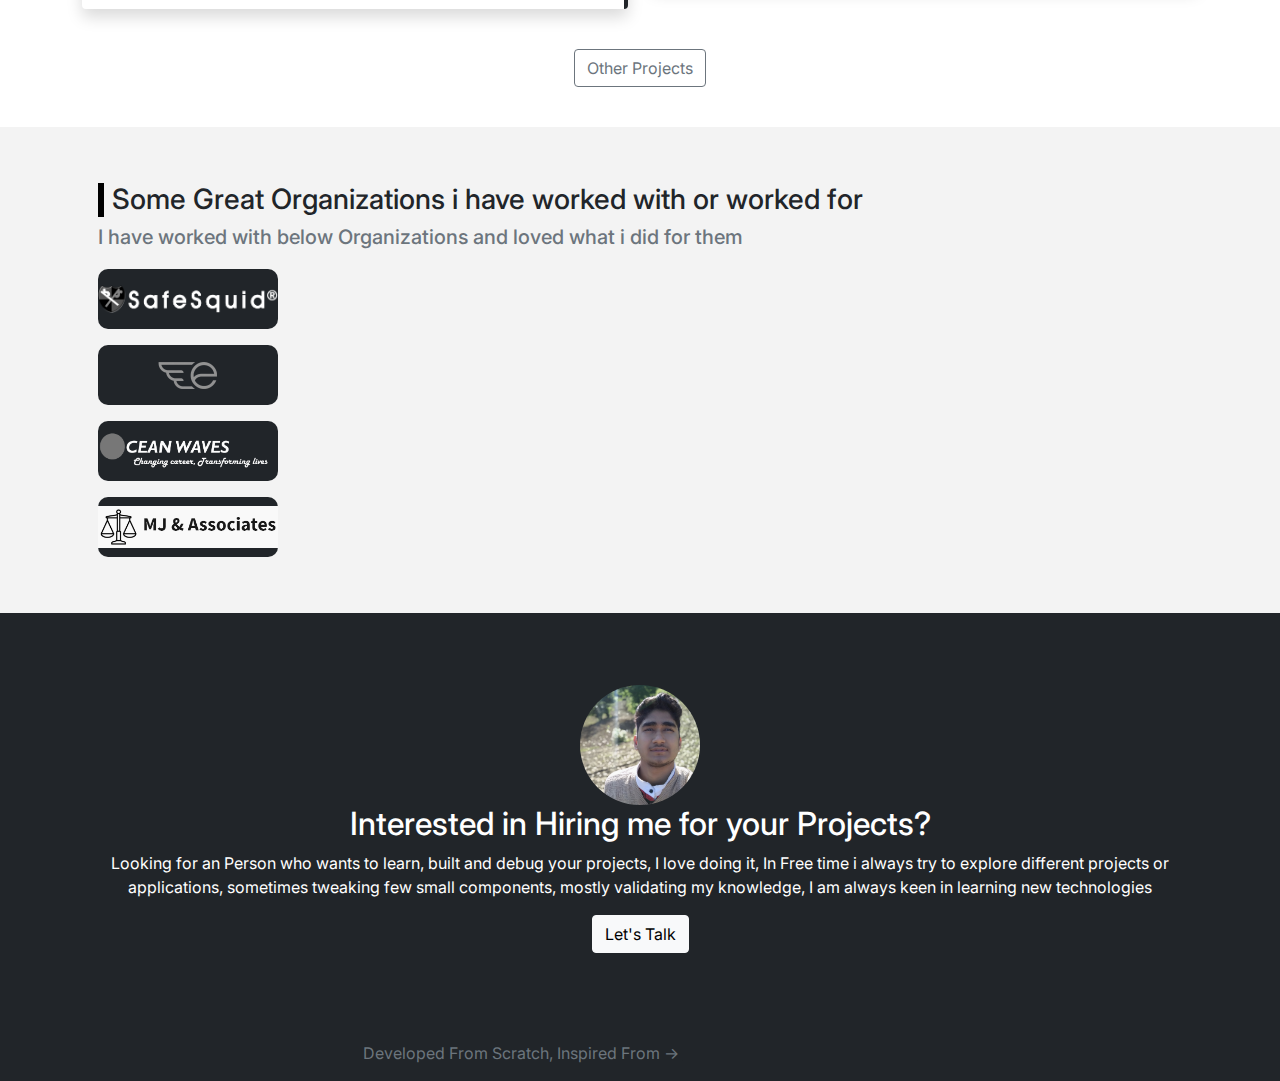
==== commit 746e8b95: "Web Portfolio" ====
--- a/index.html
+++ b/index.html
@@ -137,6 +137,11 @@
 
         /*** Switcher Ends **/
 
+        .hackthebox-badge > div {
+            width: 245px!important;
+            height: 56px!important;
+        }
+
     </style>
 
 </head>
@@ -194,11 +199,23 @@
                 <div class="skills-overview-inner" style="padding: 40px 0px;">
                     
                     <div class="card-body">
-                        <h1 class="card-title" style="border-left: 6px solid #212529; padding-left: 18px; margin-bottom: 20px;" >Skills OverView</h1>
+                        <h1 class="card-title" style="padding-bottom: 10px;">
+                            <span style="border-right: 4px solid; padding: 5px; box-shadow: 0 .5rem 1rem rgba(0,0,0,.15)!important; border-radius: 4px; ">Skills Overview</span>                            
+                        </h1>
+                        
                         <p class="card-text">
-                            My Skills includes Security Testing, Backend & Frontend, I try exploring softwares and understand how they are created as this helps me keep on thinking and understanding new approaches and learn it by exploring my way. I do not call myself a expert in Frontend or backend Domain, But i am aware about Technologies used, how they work, where they are used, why are they so popular and should be able to work with it.This website is created by me from scratch using bootstrapv5.<br />
+                            My Skills includes Security Testing, Backend & Frontend, I try exploring softwares and understand how they are created as this helps me keep on thinking and understanding new approaches and learn it by exploring my way. I do not call myself a expert in Frontend or backend Domain, But i am aware about Technologies used, how they work, where they are used, why are they so popular and should be able to work with it.<br />
                             My Most Important Skill is to understand and troubleshoot problems.
                         </p>
+                        <div class="d-flex justify-content-left align-items-center">
+                            <div class="tryhackme-badge">
+                                <script src="https://tryhackme.com/badge/433978"></script>
+                            </div>
+                            <div class="hackthebox-badge">
+                                <script src="https://www.hackthebox.eu/badge/611519"></script>
+                            </div>
+                        </div>
+                        <br>
                         <a href="./resume.html" class="btn btn-outline-secondary" title="Go Check Out My Resume">Read More About Me</a>
                         <a href="https://github.com/Asharry97" target="_blank" class="btn btn-secondary" title="For More Explore My GitHub">Explore</a>
                     </div>
@@ -220,7 +237,7 @@
                         
                         <div class="col">
                             <div class="card h-100">
-                                <img src="imgs/svg/security2.svg" class="card-img-top" alt="Security" width=80 height=80 style="object-fit: contain; margin: 8px; margin-top: -40px">
+                                <img src="imgs/svg/security2.svg" class="card-img-top" alt="Security" width=80 height=80 style="object-fit: contain; margin: 8px; margin-top-no: -40px">
                                 <div class="card-body">
                                     <h4 class="card-title">Security</h4>
                                     <h6 class="card-subtitle mb-2 text-muted"> 
@@ -253,7 +270,7 @@
 
                         <div class="col">
                             <div class="card h-100">
-                                <img src="imgs/svg/frontend.svg" class="card-img-top" alt="Frontend" width=80 height=80 style="object-fit: contain; margin: 8px; margin-top: -40px">
+                                <img src="imgs/svg/frontend.svg" class="card-img-top" alt="Frontend" width=80 height=80 style="object-fit: contain; margin: 8px; margin-top-no: -40px">
                                 <div class="card-body">
                                     <h4 class="card-title">Web Dev</h4>
                                     <h6 class="card-subtitle mb-2 text-muted"> 
@@ -283,7 +300,7 @@
 
                         <div class="col">
                             <div class="card h-100">
-                                <img src="imgs/svg/softskills.svg" class="card-img-top" alt="Soft Skills" width=80 height=80 style="object-fit: contain; margin: 8px; margin-top: -40px">
+                                <img src="imgs/svg/softskills.svg" class="card-img-top" alt="Soft Skills" width=80 height=80 style="object-fit: contain; margin: 8px; margin-top-no: -40px">
                                 <div class="card-body">
                                     <h4 class="card-title">Soft Skills</h4>
                                     <h6 class="card-subtitle mb-2 text-muted"> 
@@ -328,7 +345,110 @@
         </div>
         <!-- Tech Skills Content Ends -->
 
-        <!-- Client Responses OverView -->
+
+        <!-- Awards & Laurels Overview -->
+        <div class="skills-overview">
+            <div class="container">
+                
+                <div class="skills-overview-inner" style="padding: 40px 0px;">
+                    
+                    <div class="card-body">
+                        <h1 class="card-title" style="padding-bottom: 10px;">
+                            <span style="border-right: 4px solid; padding: 5px; box-shadow: 0 .5rem 1rem rgba(0,0,0,.15)!important; border-radius: 4px; ">Awards & Laurels Overview</span>                            
+                        </h1>
+                        
+                        <p class="card-text">
+                            Lorem ipsum dolor sit amet consectetur adipisicing elit. Nemo nulla vitae natus, sequi magni quos ea vero repudiandae similique repellat? Fugiat beatae sunt optio quas eius at obcaecati commodi in?
+                        </p>
+                        <a href="./resume.html" class="btn btn-outline-secondary" title="Go Check Out My Resume">Read More About Me</a>
+                        <a href="https://github.com/Asharry97" target="_blank" class="btn btn-secondary" title="For More Explore My GitHub">Explore</a>
+                    </div>
+                    
+                </div>
+
+            </div>
+        </div>
+        <!-- Awards & Laurels Ends -->
+
+
+        <!-- Awards & Laurels Content -->
+        <div class="skills-table-content" style="position: relative;">
+            <div class="container">
+
+                <div class="skills-table-content-inner" style="padding: 40px 0px;">
+
+                    <div class="row-grid">
+                        
+                        <div class="col">
+                            <div class="card h-100">
+                                <img src="imgs/certs/TryHackMe/TryHackMe-Pre_Security_Learning_Path.png" class="card-img-top" alt="...">
+                                <div class="card-body">
+                                    <h5 class="card-title">Card title</h5>
+                                    <p class="card-text">This is a wider card with supporting text below as a natural lead-in to additional content. This content is a little bit longer.</p>
+                                    <p class="card-text"><small class="text-muted">Last updated 3 mins ago</small></p>
+                                </div>
+                            </div>
+                        </div>
+
+                        <div class="col">
+                            <div class="card h-100">
+                                <img src="imgs/certs/TryHackMe/TryHackMe-Complete_Beginner_Learning_Path.png" class="card-img-top" alt="...">
+                                <div class="card-body">
+                                    <h5 class="card-title">Card title</h5>
+                                    <p class="card-text">This is a wider card with supporting text below as a natural lead-in to additional content. This content is a little bit longer.</p>
+                                    <p class="card-text"><small class="text-muted">Last updated 3 mins ago</small></p>
+                                </div>
+                            </div>
+                        </div>
+
+                    </div>
+
+                    <br>
+                    
+                    <div class="row-grid">
+                        
+                        <div class="col">
+                            <div class="card h-100">
+                                <img src="imgs/certs/Fortinet/NSE1-NetworkSecurityAssociate.png" class="card-img-top" alt="...">
+                                <div class="card-body">
+                                    <h5 class="card-title">Card title</h5>
+                                    <p class="card-text">This is a wider card with supporting text below as a natural lead-in to additional content. This content is a little bit longer.</p>
+                                    <p class="card-text"><small class="text-muted">Last updated 3 mins ago</small></p>
+                                </div>
+                            </div>
+                        </div>
+
+                        <div class="col">
+                            <div class="card h-100">
+                                <img src="imgs/certs/Fortinet/NSE2-NetworkSecurityAssociate.png" class="card-img-top" alt="...">
+                                <div class="card-body">
+                                    <h5 class="card-title">Card title</h5>
+                                    <p class="card-text">This is a wider card with supporting text below as a natural lead-in to additional content. This content is a little bit longer.</p>
+                                    <p class="card-text"><small class="text-muted">Last updated 3 mins ago</small></p>
+                                </div>
+                            </div>
+                        </div>
+
+                    </div>
+                    
+                    <div style="margin-top: 40px;">
+                        <center>
+                            <a href="./resume.html" class="btn btn-outline-secondary" title="Go Check Out My Resume">Detailed Skills</a>
+                        </center>
+                    </div>
+
+                </div>
+
+            </div>
+        </div>
+        <!-- Awards & Laurels Content Ends -->
+
+
+        
+
+
+
+        <!-- Testimonials OverView -->
         <div class="client-responses-overview">
             <div class="container">
                 
@@ -358,7 +478,7 @@
 
             </div>
         </div>
-        <!-- Client Responses OverView Ends -->  
+        <!-- Testimonials Ends -->  
 
         <!-- Client Responses -->
         <div class="client-responses-content">
@@ -581,6 +701,7 @@
         <!-- Client Responses Ends -->
 
 
+
         <!-- Featured Projects OverView -->
         <div class="featured-projects-overview">
             <div class="container">
@@ -728,8 +849,6 @@
         </div>
         <!-- Featured Projects Content Ends-->
 
-
-        
         <!-- Client Logos OverView -->
         <div class="client-logos-overview">
             <div class="container">
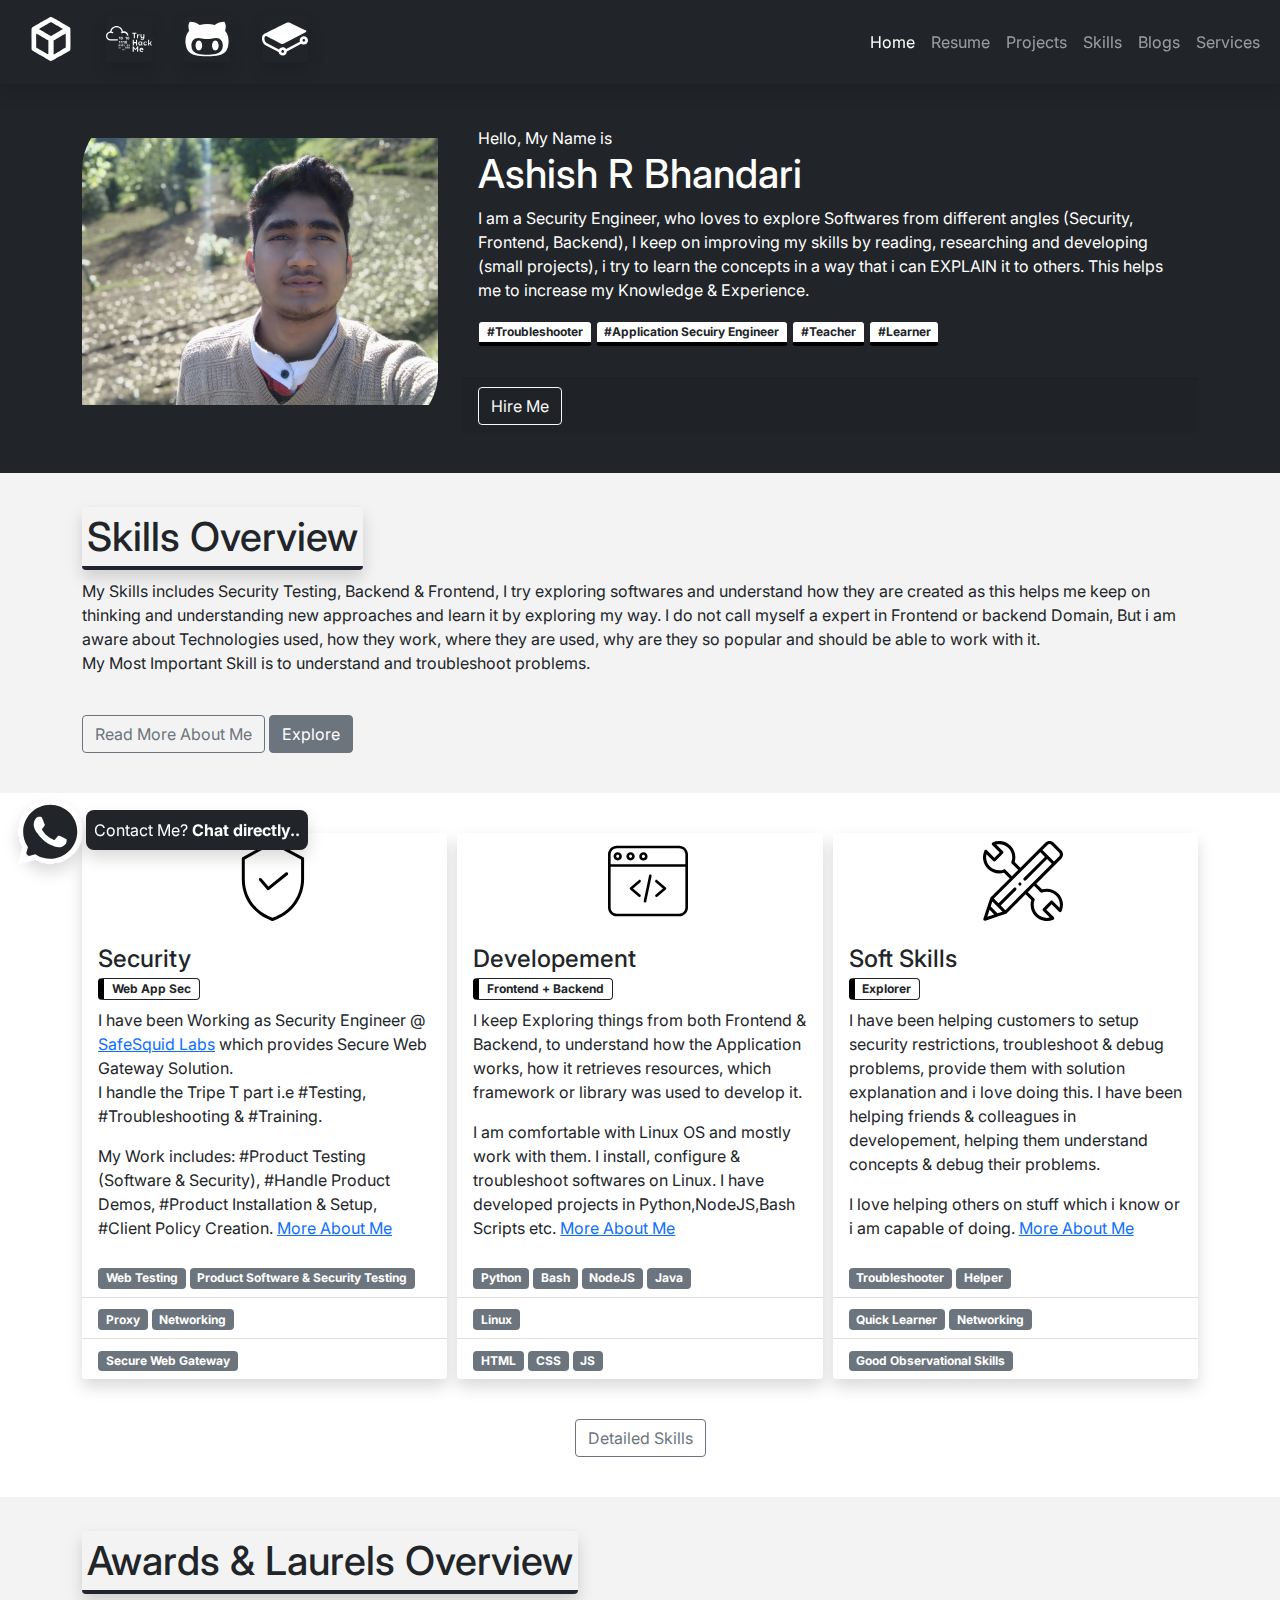
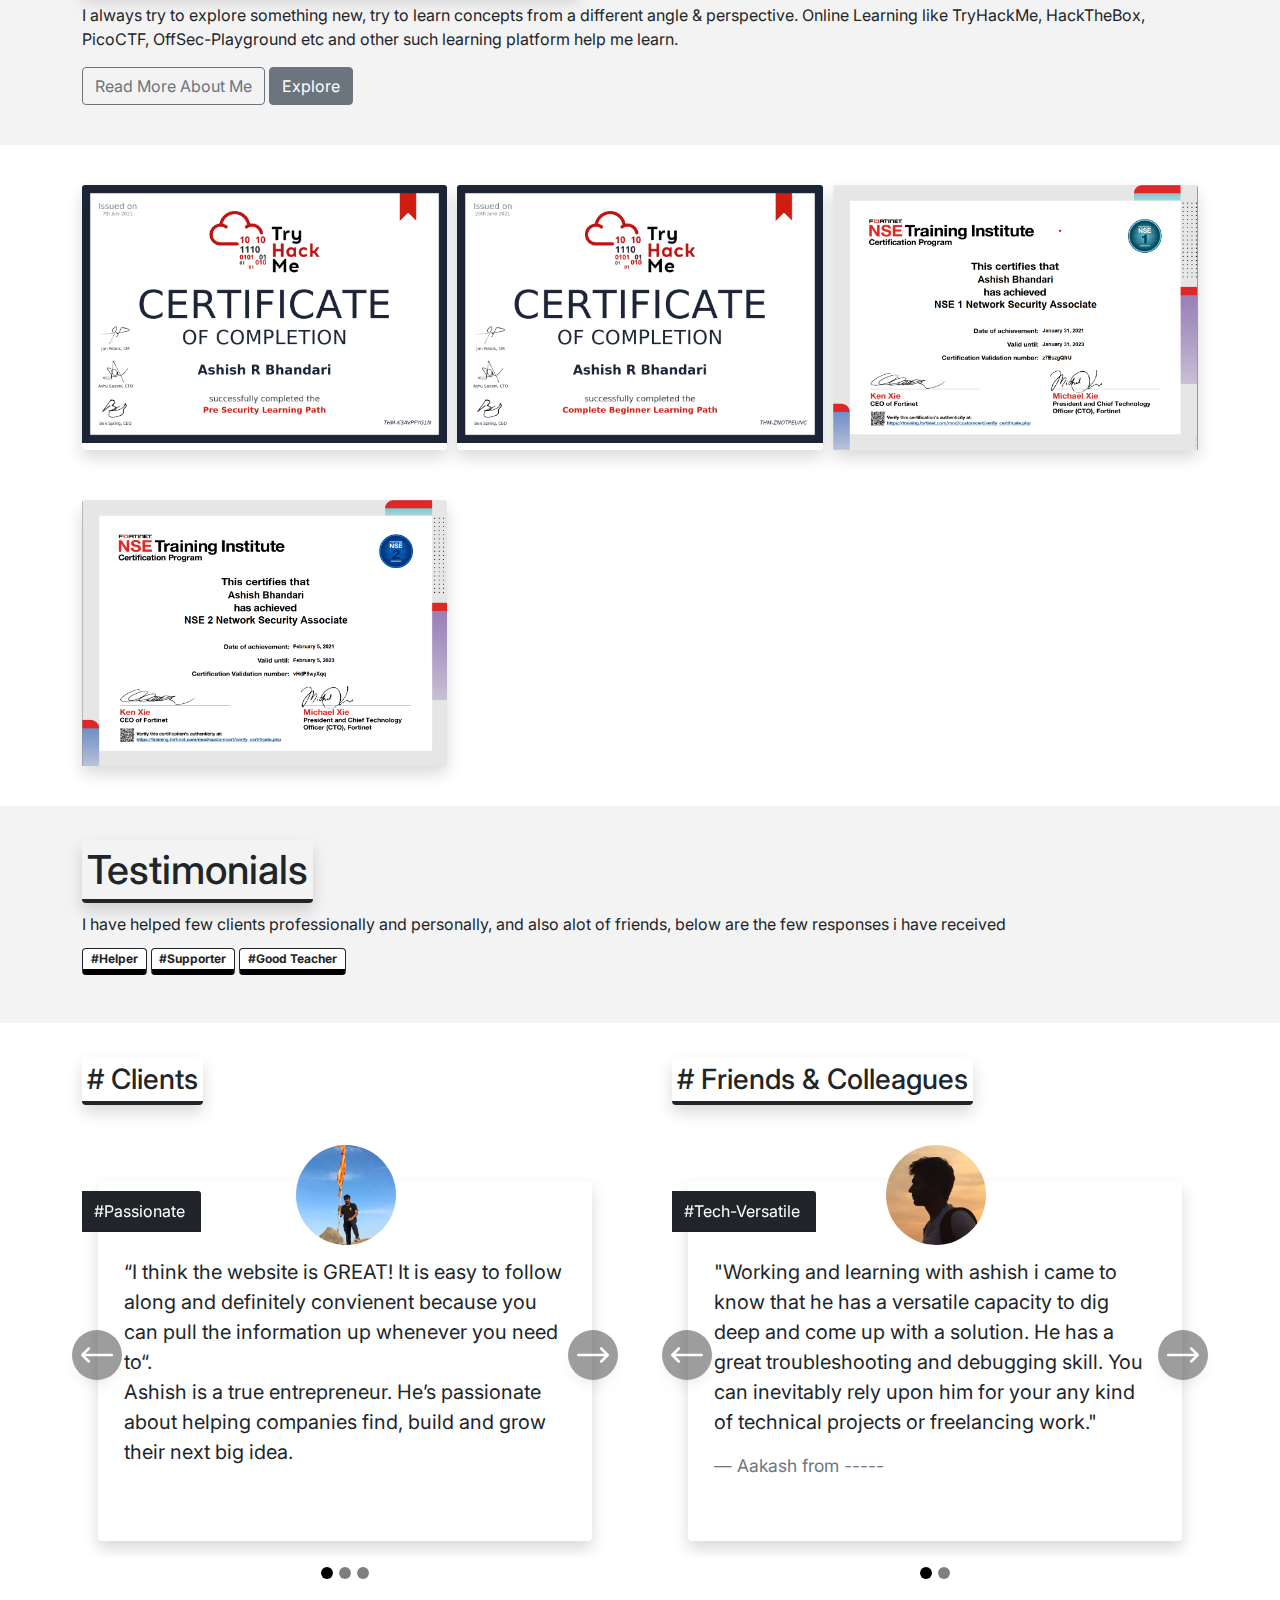
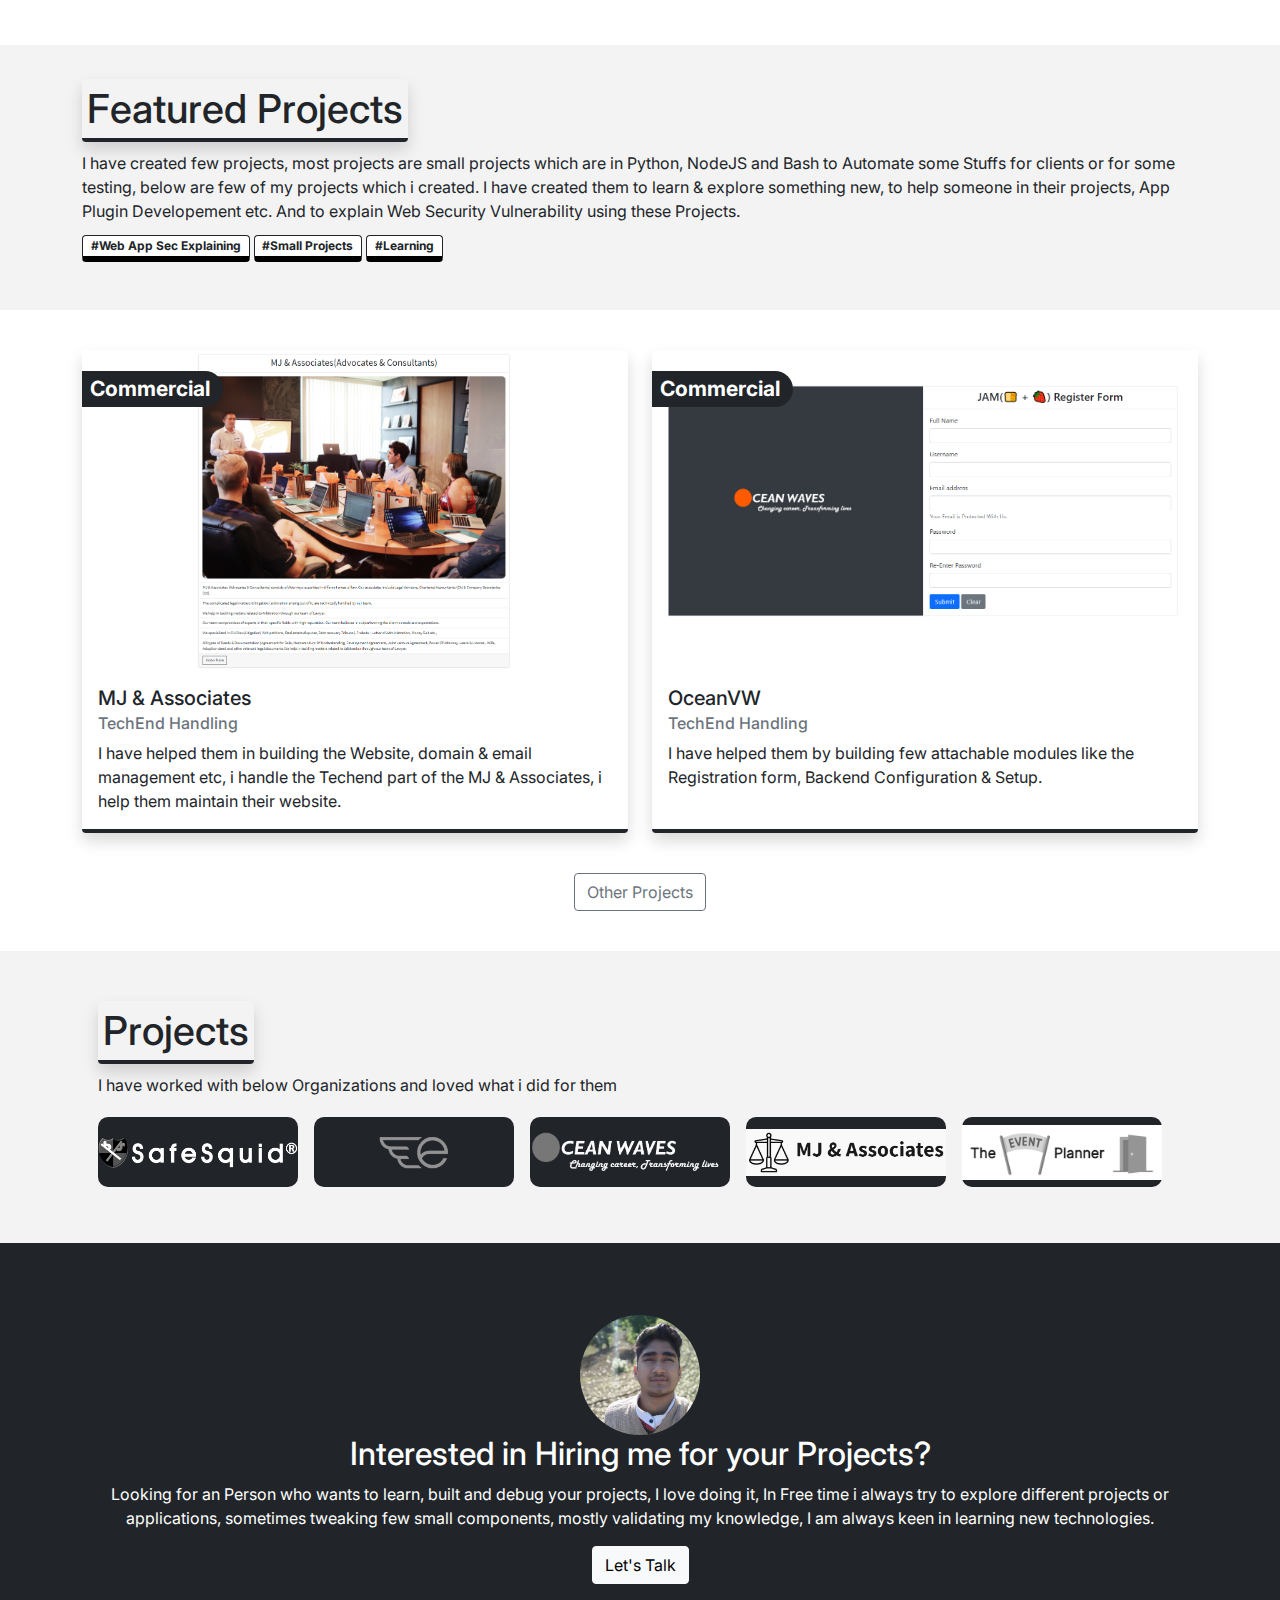
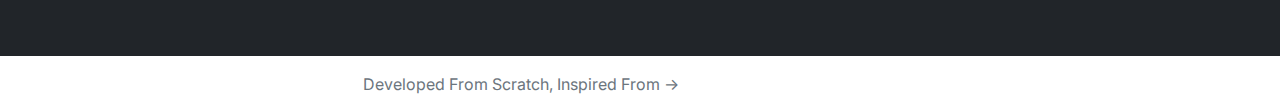
==== commit 8e32e0e1: "Web Portfolio" ====
--- a/index.html
+++ b/index.html
@@ -27,9 +27,9 @@
     <style>
         .client-logo-imgs {
             display: flex;
-            flex-direction: column;
             align-items: flex-start;
-            justify-content: center;
+            justify-content: left;
+            flex-wrap: wrap;
         }
 
         .client-logo-imgs div {
@@ -37,8 +37,8 @@
         }
 
         .client-logo-imgs img {
-            width: 180px;
-            height: 60px;
+            width: 200px;
+            height: 70px;
             object-fit: contain;
             filter: grayscale(1);
             transition: all 0.6s ease;
@@ -98,7 +98,7 @@
         }
         
         .featured-projects-content-inner .card {
-            border-right: 4px solid;
+            border-bottom: 4px solid;
         }
         
         .featured-projects-content-inner .card {
@@ -140,6 +140,7 @@
         .hackthebox-badge > div {
             width: 245px!important;
             height: 56px!important;
+            margin: 5px;
         }
 
     </style>
@@ -174,6 +175,7 @@
                                         I am a Security Engineer, who loves to explore Softwares from different angles (Security, Frontend, Backend), I keep on improving my skills by reading, researching and developing (small projects), i try to learn the concepts in a way that i can EXPLAIN it to others. This helps me to increase my Knowledge & Experience.
                                     </p>
                                     <p>
+                                        
                                         <span class="d-badge d-b-b-4">#Troubleshooter</span>
                                         <span class="d-badge d-b-b-4">#Application Secuiry Engineer</span>
                                         <span class="d-badge d-b-b-4">#Teacher</span>
@@ -198,16 +200,16 @@
                 
                 <div class="skills-overview-inner" style="padding: 40px 0px;">
                     
-                    <div class="card-body">
+                    <div class="card-body-0">
                         <h1 class="card-title" style="padding-bottom: 10px;">
-                            <span style="border-right: 4px solid; padding: 5px; box-shadow: 0 .5rem 1rem rgba(0,0,0,.15)!important; border-radius: 4px; ">Skills Overview</span>                            
+                            <span style="border-bottom: 4px solid; padding: 5px; box-shadow: 0 .5rem 1rem rgba(0,0,0,.15)!important; border-radius: 4px; ">Skills Overview</span>                            
                         </h1>
                         
                         <p class="card-text">
                             My Skills includes Security Testing, Backend & Frontend, I try exploring softwares and understand how they are created as this helps me keep on thinking and understanding new approaches and learn it by exploring my way. I do not call myself a expert in Frontend or backend Domain, But i am aware about Technologies used, how they work, where they are used, why are they so popular and should be able to work with it.<br />
                             My Most Important Skill is to understand and troubleshoot problems.
                         </p>
-                        <div class="d-flex justify-content-left align-items-center">
+                        <div class="d-flex justify-content-left align-items-center flex-wrap">
                             <div class="tryhackme-badge">
                                 <script src="https://tryhackme.com/badge/433978"></script>
                             </div>
@@ -272,9 +274,9 @@
                             <div class="card h-100">
                                 <img src="imgs/svg/frontend.svg" class="card-img-top" alt="Frontend" width=80 height=80 style="object-fit: contain; margin: 8px; margin-top-no: -40px">
                                 <div class="card-body">
-                                    <h4 class="card-title">Web Dev</h4>
+                                    <h4 class="card-title">Developement</h4>
                                     <h6 class="card-subtitle mb-2 text-muted"> 
-                                        <span class="badge bg-white text-dark" style="border: 1px solid; border-left: 6px solid black">Fronend + Backend</span> 
+                                        <span class="badge bg-white text-dark" style="border: 1px solid; border-left: 6px solid black">Frontend + Backend</span> 
                                     </h6>
                                     <p class="card-text">
                                         I keep Exploring things from both Frontend & Backend, to understand how the Application works, how it retrieves resources, which framework or library was used to develop it.
@@ -287,13 +289,14 @@
                                     
                                 </div>
                                 <ul class="list-group list-group-flush">
+                                    
+                                    <li class="list-group-item"><span class="badge bg-secondary">Python</span> <span class="badge bg-secondary">Bash</span> <span class="badge bg-secondary">NodeJS</span> <span class="badge bg-secondary">Java</span></li>
+                                    <li class="list-group-item"><span class="badge bg-secondary">Linux</span></li>
                                     <li class="list-group-item">
                                         <span class="badge bg-secondary">HTML</span> 
                                         <span class="badge bg-secondary">CSS</span> 
                                         <span class="badge bg-secondary">JS</span>
                                     </li>
-                                    <li class="list-group-item"><span class="badge bg-secondary">Python</span> <span class="badge bg-secondary">Bash</span> <span class="badge bg-secondary">NodeJS</span> <span class="badge bg-secondary">Java</span></li>
-                                    <li class="list-group-item"><span class="badge bg-secondary">Linux</span></li>
                                 </ul>
                             </div>
                         </div>
@@ -352,13 +355,12 @@
                 
                 <div class="skills-overview-inner" style="padding: 40px 0px;">
                     
-                    <div class="card-body">
+                    <div class="card-body-0">
                         <h1 class="card-title" style="padding-bottom: 10px;">
-                            <span style="border-right: 4px solid; padding: 5px; box-shadow: 0 .5rem 1rem rgba(0,0,0,.15)!important; border-radius: 4px; ">Awards & Laurels Overview</span>                            
+                            <span style="border-bottom: 4px solid; padding: 5px; box-shadow: 0 .5rem 1rem rgba(0,0,0,.15)!important; border-radius: 4px; ">Awards & Laurels Overview</span>                            
                         </h1>
-                        
                         <p class="card-text">
-                            Lorem ipsum dolor sit amet consectetur adipisicing elit. Nemo nulla vitae natus, sequi magni quos ea vero repudiandae similique repellat? Fugiat beatae sunt optio quas eius at obcaecati commodi in?
+                            I always try to explore something new, try to learn concepts from a different angle & perspective. Online Learning like TryHackMe, HackTheBox, PicoCTF, OffSec-Playground etc and other such learning platform help me learn.
                         </p>
                         <a href="./resume.html" class="btn btn-outline-secondary" title="Go Check Out My Resume">Read More About Me</a>
                         <a href="https://github.com/Asharry97" target="_blank" class="btn btn-secondary" title="For More Explore My GitHub">Explore</a>
@@ -382,61 +384,28 @@
                         <div class="col">
                             <div class="card h-100">
                                 <img src="imgs/certs/TryHackMe/TryHackMe-Pre_Security_Learning_Path.png" class="card-img-top" alt="...">
-                                <div class="card-body">
-                                    <h5 class="card-title">Card title</h5>
-                                    <p class="card-text">This is a wider card with supporting text below as a natural lead-in to additional content. This content is a little bit longer.</p>
-                                    <p class="card-text"><small class="text-muted">Last updated 3 mins ago</small></p>
-                                </div>
                             </div>
                         </div>
 
                         <div class="col">
                             <div class="card h-100">
                                 <img src="imgs/certs/TryHackMe/TryHackMe-Complete_Beginner_Learning_Path.png" class="card-img-top" alt="...">
-                                <div class="card-body">
-                                    <h5 class="card-title">Card title</h5>
-                                    <p class="card-text">This is a wider card with supporting text below as a natural lead-in to additional content. This content is a little bit longer.</p>
-                                    <p class="card-text"><small class="text-muted">Last updated 3 mins ago</small></p>
-                                </div>
-                            </div>
-                        </div>
-
-                    </div>
-
-                    <br>
-                    
-                    <div class="row-grid">
-                        
+                            </div>
+                        </div>
+
                         <div class="col">
                             <div class="card h-100">
                                 <img src="imgs/certs/Fortinet/NSE1-NetworkSecurityAssociate.png" class="card-img-top" alt="...">
-                                <div class="card-body">
-                                    <h5 class="card-title">Card title</h5>
-                                    <p class="card-text">This is a wider card with supporting text below as a natural lead-in to additional content. This content is a little bit longer.</p>
-                                    <p class="card-text"><small class="text-muted">Last updated 3 mins ago</small></p>
-                                </div>
                             </div>
                         </div>
 
                         <div class="col">
                             <div class="card h-100">
                                 <img src="imgs/certs/Fortinet/NSE2-NetworkSecurityAssociate.png" class="card-img-top" alt="...">
-                                <div class="card-body">
-                                    <h5 class="card-title">Card title</h5>
-                                    <p class="card-text">This is a wider card with supporting text below as a natural lead-in to additional content. This content is a little bit longer.</p>
-                                    <p class="card-text"><small class="text-muted">Last updated 3 mins ago</small></p>
-                                </div>
-                            </div>
-                        </div>
-
-                    </div>
-                    
-                    <div style="margin-top: 40px;">
-                        <center>
-                            <a href="./resume.html" class="btn btn-outline-secondary" title="Go Check Out My Resume">Detailed Skills</a>
-                        </center>
-                    </div>
-
+                            </div>
+                        </div>
+
+                    </div>
                 </div>
 
             </div>
@@ -454,8 +423,10 @@
                 
                 <div class="client-responses-overview-inner" style="padding: 40px 0px;">
                     
-                    <div class="card-body">
-                        <h1 class="card-title" style="border-left: 6px solid #212529; padding-left: 18px; margin-bottom: 20px;" >Testimonials</h1>
+                    <div class="card-body-0">
+                        <h1 class="card-title" style="padding-bottom: 10px;">
+                            <span style="border-bottom: 4px solid; padding: 5px; box-shadow: 0 .5rem 1rem rgba(0,0,0,.15)!important; border-radius: 4px; ">Testimonials</span>                            
+                        </h1>
                         <p class="card-text">
                             I have helped few clients professionally and personally, and also alot of friends, below are the few responses i have received
                         </p>
@@ -490,7 +461,7 @@
                         
                         <div class="col-md-6">
                             
-                            <h2> <span style="border-right: 4px solid; padding: 5px; box-shadow: 0 .5rem 1rem rgba(0,0,0,.15)!important; border-radius: 4px; "> # Clients</span></h2>
+                            <h3> <span style="border-bottom: 4px solid; padding: 5px; box-shadow: 0 .5rem 1rem rgba(0,0,0,.15)!important; border-radius: 4px; "> # Clients</span></h3>
 
                             <div id="carousel-clients-review" class="carousel carousel-dark slide carousel-fade" data-bs-ride="carousel" style="/*max-width: 600px;*/ height: 500px;">
                             
@@ -591,7 +562,7 @@
 
                         <div class="col-md-6">
                             
-                            <h2> <span style="border-right: 4px solid; padding: 5px; box-shadow: 0 .5rem 1rem rgba(0,0,0,.15)!important; border-radius: 4px; "> # Friends & Colleagues</span></h2>
+                            <h3> <span style="border-bottom: 4px solid; padding: 5px; box-shadow: 0 .5rem 1rem rgba(0,0,0,.15)!important; border-radius: 4px; "> # Friends & Colleagues</span></h3>
              
 
                             <div id="carousel-friends_colleague-review" class="carousel carousel-dark slide carousel-fade" data-bs-ride="carousel" style="/*max-width: 600px;*/ height: 500px;">
@@ -599,7 +570,6 @@
                                 <div class="carousel-indicators">
                                     <button type="button" data-bs-target="#carousel-friends_colleague-review" data-bs-slide-to="0" class="active" aria-current="true" aria-label="Slide 1"></button>
                                     <button type="button" data-bs-target="#carousel-friends_colleague-review" data-bs-slide-to="1" aria-label="Slide 2"></button>
-                                    <button type="button" data-bs-target="#carousel-friends_colleague-review" data-bs-slide-to="2" aria-label="Slide 3"></button>
                                 </div>
     
                                 <div class="carousel-inner">
@@ -633,34 +603,11 @@
                                             <div class="card-header bg-dark text-white" style="position: absolute; left: -20px; top: 10px;">
                                                 #KuchToKartaHae
                                             </div>
-                                            <img src="imgs/profile-nobg.jpg" width="100px" height="100px" style="border-radius: 50%; position: absolute;left: 40%; top: -10%; object-fit: cover;" alt="">
-                                            <div class="card-body" style="margin-top: 50px;">
-                                                
-                                                <div class="card scroll-card" style="overflow-y: auto; height: 240px; margin: auto; box-shadow: none!important;;">
-                                                    <blockquote class="blockquote" style="margin-top: auto; margin-bottom: auto;" >
-                                                        <p>
-                                                           Lorem ipsum dolor sit amet consectetur adipisicing elit. Aut alias, tenetur vero modi accusantium mollitia minima libero optio. Omnis cupiditate aliquid exercitationem quasi at aperiam, dignissimos nesciunt molestias consectetur perferendis!
-                                                        </p>
-                                                        <footer class="blockquote-footer mt-2">Ashish from <cite title="Source Title">Nowhere</cite></footer>
-                                                    </blockquote>
-                                                </div>
-                                                
-                                            </div>
-                                        </div>
-    
-                                    </div>
-
-                                    <div class="carousel-item">
-                                    
-                                        <div class="card" style="height: 360px; margin-top: 60px;">
-                                            <div class="card-header bg-dark text-white" style="position: absolute; left: -20px; top: 10px;">
-                                                #KuchToKartaHae
-                                            </div>
                                             <img src="imgs/client_profiles/Pankaj_Colg_Friend_Profile.jpg" width="100px" height="100px" style="border-radius: 50%; position: absolute;left: 40%; top: -10%; object-fit: cover;" alt="">
                                             <div class="card-body" style="margin-top: 50px;">
                                                 
                                                 <div class="card scroll-card" style="overflow-y: auto; height: 240px; margin: auto; box-shadow: none!important;;">
-                                                    <blockquote class="blockquote" style="margin-top: auto; margin-bottom: auto;" >
+                                                    <blockquote class="blockquote" style="margin-top: auto; margin-bottom: auto;">
                                                         <p>
                                                             Ashish has a good knowledge for the Network Security and Programming Language. He has help me in the my Python Project. He can navigate and make legacy code maintainable. Spends too much time chasing new technology fads and maintains awareness of industry trends and tools.
                                                         </p>
@@ -708,10 +655,12 @@
                 
                 <div class="featured-projects-overview-inner" style="padding: 40px 0px;">
                     
-                    <div class="card-body">
-                        <h1 class="card-title" style="border-left: 6px solid #212529; padding-left: 18px; margin-bottom: 20px;" >Featured Projects</h1>
+                    <div class="-0">
+                        <h1 class="card-title" style="padding-bottom: 10px;">
+                            <span style="border-bottom: 4px solid; padding: 5px; box-shadow: 0 .5rem 1rem rgba(0,0,0,.15)!important; border-radius: 4px; ">Featured Projects</span>                            
+                        </h1>
                         <p class="card-text">
-                            I have created few projects, most projects are small projects which are in Python, NodeJS and Bash to Automate some Stuffs for clients or for some testing, below are few of my projects which i created. <br>
+                            I have created few projects, most projects are small projects which are in Python, NodeJS and Bash to Automate some Stuffs for clients or for some testing, below are few of my projects which i created.
                             I have created them to learn & explore something new, to help someone in their projects, App Plugin Developement etc.
                             And to explain Web Security Vulnerability using these Projects.
                         </p>
@@ -745,11 +694,11 @@
                     <div class="row row-cols-1 row-cols-md-2 g-4">
                         
                         <div class="col">
-                            <div class="card f-p-card-1">
+                            <div class="card f-p-card-1 h-100">
                                 <img src="imgs/projects/mjassociates/2.png" class="card-img-top" data-img="imgs/projects/mjassociates/proj_mja_1.webp" style="height: 320px;">
                                 <div class="img-over-read-more d-flex flex-column" style="position: absolute; top: 10px; right: -100px; gap: 5px;">
                                     <a href="https://www.mjassociate.co.in/" target="_blank" class="btn btn-dark" title="Visit Project">Visit Site</a>
-                                    <a href="https://github.com/Asharry97/MJ_ASSOCIATE" target="_blank" class="btn btn-dark" title="Visit Project">Project Code</a>
+                                    <a href="https://github.com/aashishrbhandari/MJ_ASSOCIATE" target="_blank" class="btn btn-dark" title="Visit Project">Project Code</a>
                                 </div>
                                 <div class="" style="position: absolute; top: 20px; left: -6px;">
                                     <h3>
@@ -767,7 +716,7 @@
                         </div>
 
                         <div class="col">
-                            <div class="card f-p-card-2">
+                            <div class="card f-p-card-2 h-100">
                                 <img src="imgs/projects/oceanvw/php_reg_form/1_d.png" class="card-img-top" alt="imgs/projects/mjassociates/proj_mja_1.webp" style="height: 320px;">
                                 <div class="img-over-read-more d-flex flex-column" style="position: absolute; top: 10px; right: -100px; gap: 5px;">
                                     <a href="#" class="btn btn-dark" title="Visit Project">Visit Site</a>
@@ -786,53 +735,7 @@
                                     </p>
                                 </div>
                             </div>
-                        </div>
-                        <!--
-                        <div class="col">
-                            <div class="card f-p-card-1">
-                                <img src="imgs/projects/mjassociates/2.png" class="card-img-top" data-img="imgs/projects/mjassociates/proj_mja_1.webp" style="height: 320px;">
-                                <div class="img-over-read-more d-flex flex-column" style="position: absolute; top: 10px; right: -100px; gap: 5px;">
-                                    <a href="https://www.mjassociate.co.in/" target="_blank" class="btn btn-dark" title="Visit Project">Visit Site</a>
-                                    <a href="https://github.com/Asharry97/MJ_ASSOCIATE" target="_blank" class="btn btn-dark" title="Visit Project">Project Code</a>
-                                </div>
-                                <div class="" style="position: absolute; top: 20px; left: -6px;">
-                                    <h3>
-                                        <span class="badge bg-dark" style="border-radius: 0; border-bottom-right-radius: 20px; border-top-right-radius: 20px;">Commercial</span> 
-                                    </h3>                                    
-                                </div>
-                                <div class="card-body">
-                                    <h5 class="card-title">MJ & Associates</h5>
-                                    <h6 class="card-subtitle mb-2 text-muted">TechEnd Handling</h6>
-                                    <p class="card-text">
-                                        I have helped them in building the Website, domain & email management etc, i handle the Techend part of the MJ & Associates, i help them maintain their website.
-                                    </p>
-                                </div>
-                            </div>
-                        </div>
-
-                        <div class="col">
-                            <div class="card f-p-card-2">
-                                <img src="imgs/projects/oceanvw/php_reg_form/1_d.png" class="card-img-top" alt="imgs/projects/mjassociates/proj_mja_1.webp" style="height: 320px;">
-                                <div class="img-over-read-more d-flex flex-column" style="position: absolute; top: 10px; right: -100px; gap: 5px;">
-                                    <a href="#" class="btn btn-dark" title="Visit Project">Visit Site</a>
-                                    <a href="#" class="btn btn-dark" title="Visit Project">Project Code</a>
-                                </div>
-                                <div class="" style="position: absolute; top: 20px; left: -6px;">
-                                    <h3>
-                                        <span class="badge bg-dark" style="border-radius: 0; border-bottom-right-radius: 20px; border-top-right-radius: 20px;">Commercial</span> 
-                                    </h3>                                    
-                                </div>
-                                <div class="card-body">
-                                    <h5 class="card-title">OceanVW</h5>
-                                    <h6 class="card-subtitle mb-2 text-muted">TechEnd Handling</h6>
-                                    <p class="card-text">
-                                        I have helped them by building few attachable modules like the Registration form, Backend Configuration & Setup.
-                                    </p>
-                                </div>
-                            </div>
-                        </div>
-
-                        -->
+                        </div>                   
                     
                     </div>
 
@@ -857,21 +760,28 @@
                     
                     <div class="card-body">
                         <div style="margin-bottom: 20px;">
-                            <h3 class="card-title b-l">Some Great Organizations i have worked with or worked for</h3>
-                            <h5 class="card-title mb-2 text-muted" >I have worked with below Organizations and loved what i did for them</h5>
-                        </div>
-                        <div class="d-flex flex-wrap client-logo-imgs" style="gap: 1rem;">
-                            <div class="bg-dark" style="">
+                            <h1 class="card-title" style="padding-bottom: 10px;">
+                                <span style="border-bottom: 4px solid; padding: 5px; box-shadow: 0 .5rem 1rem rgba(0,0,0,.15)!important; border-radius: 4px; ">Projects</span>                            
+                            </h1>
+                            <p class="card-text">
+                                I have worked with below Organizations and loved what i did for them
+                            </p>
+                        </div>
+                        <div class="client-logo-imgs" style="gap: 1rem;">
+                            <div class="bg-dark" data-bs-toggle="tooltip" data-bs-placement="top" title="SafeSquid Labs">
                                 <img src="imgs/clients/safesquid-main-logo.png" alt="">
                             </div>
-                            <div class="bg-dark" style="">
+                            <div class="bg-dark" data-bs-toggle="tooltip" data-bs-placement="top" title="Ekids India">
                                 <img src="imgs/clients/ekids-india-main-logo2.jpg" alt="">
                             </div>
-                            <div class="bg-dark" style="">
+                            <div class="bg-dark" data-bs-toggle="tooltip" data-bs-placement="top" title="OceanVW">
                                 <img src="imgs/clients/oceanvw-main-logo.png" alt="">
                             </div>
-                            <div class="bg-dark" style="">
+                            <div class="bg-dark" data-bs-toggle="tooltip" data-bs-placement="top" title="MJ & Associates">
                                 <img src="imgs/projects/mjassociates/company_logo.png" alt="">
+                            </div>
+                            <div class="bg-dark" data-bs-toggle="tooltip" data-bs-placement="top" title="The Planner Next Door">
+                                <img src="imgs/projects/theplannernextdoor/logo.png" alt="">
                             </div>
                         </div>
                     </div>
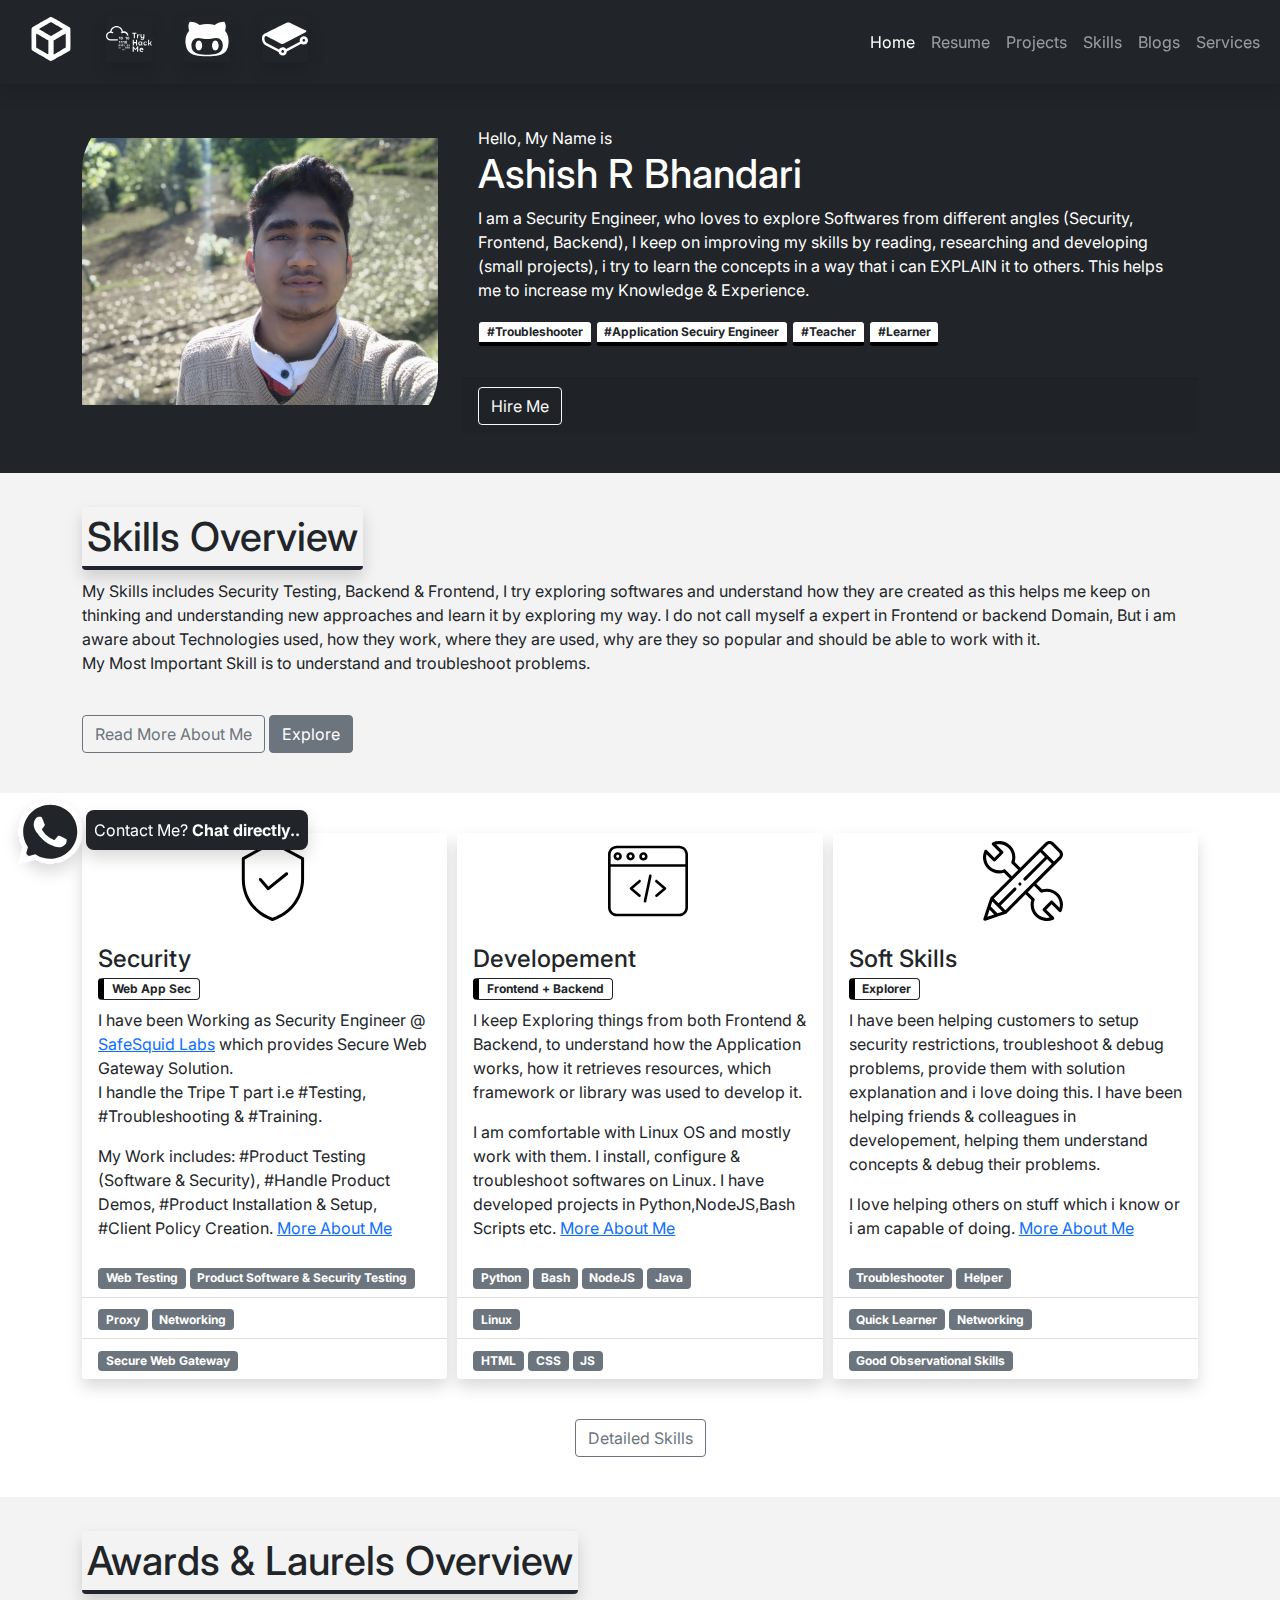
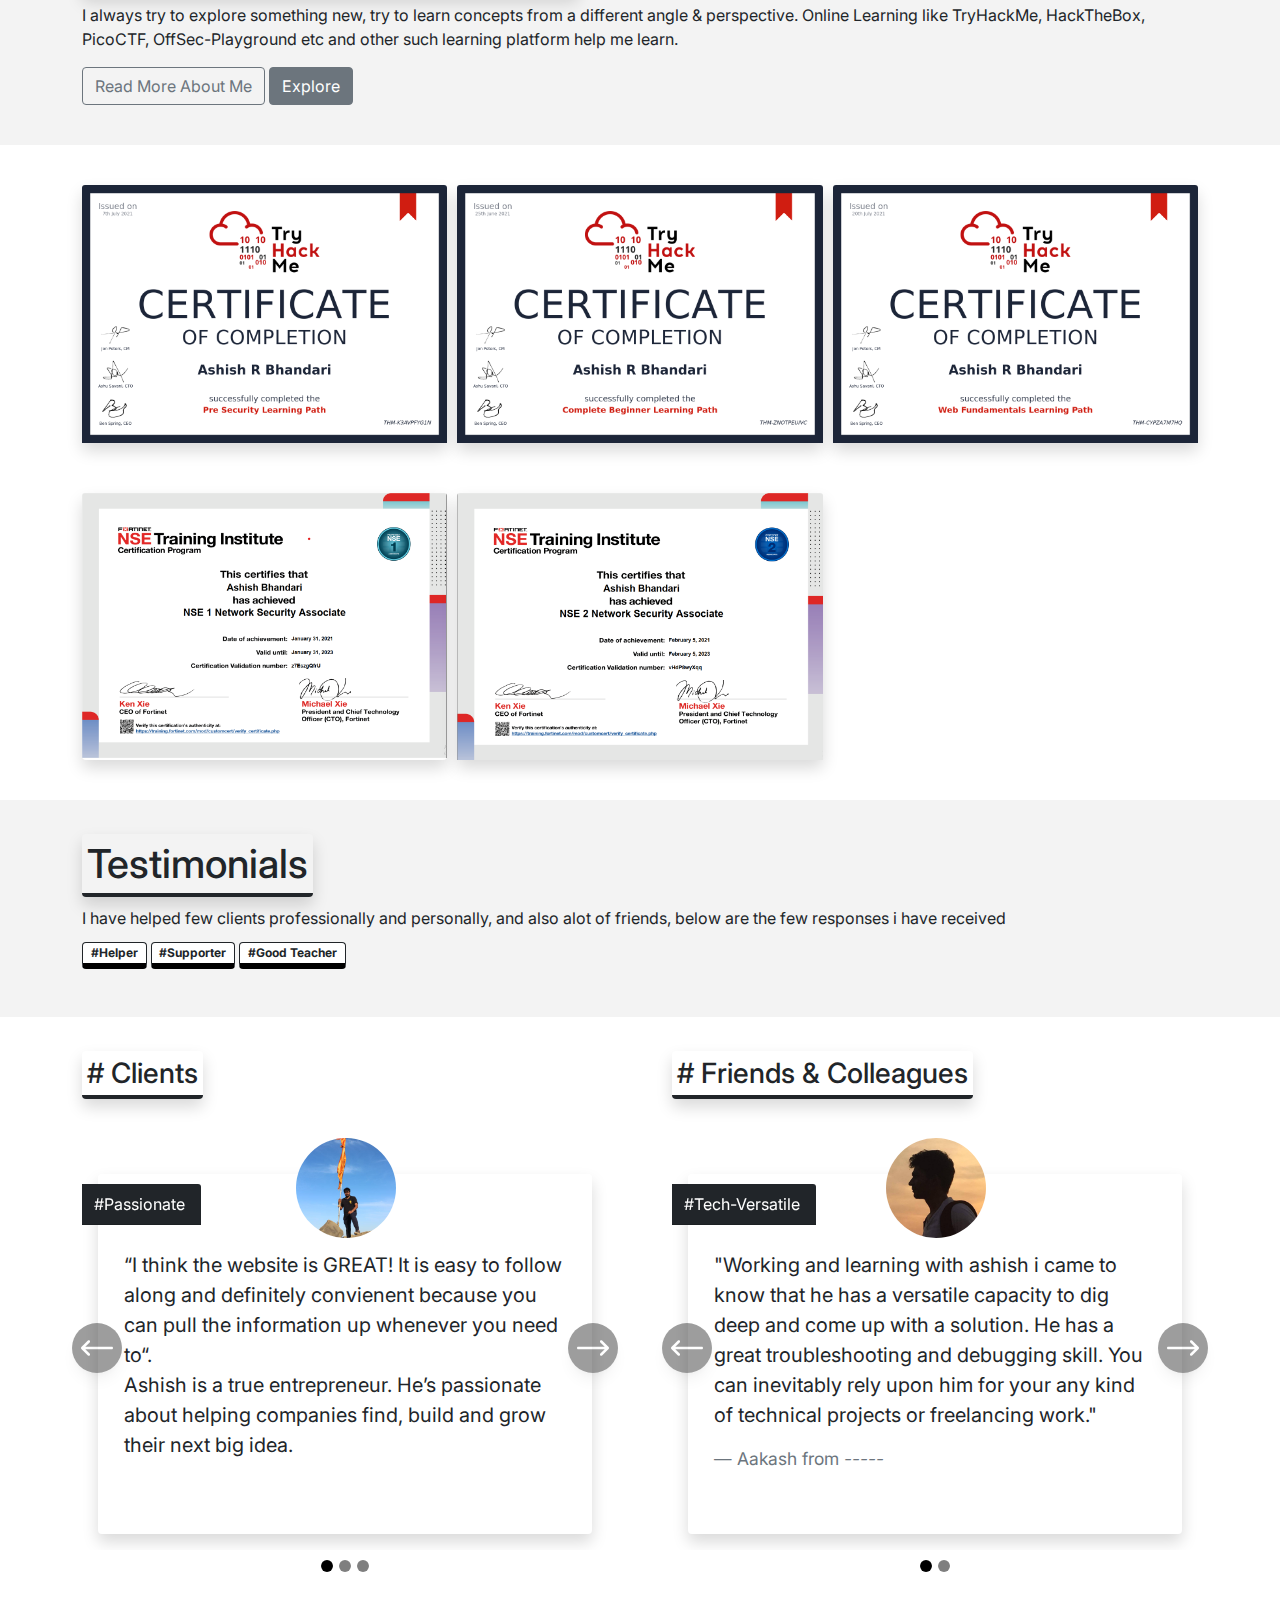
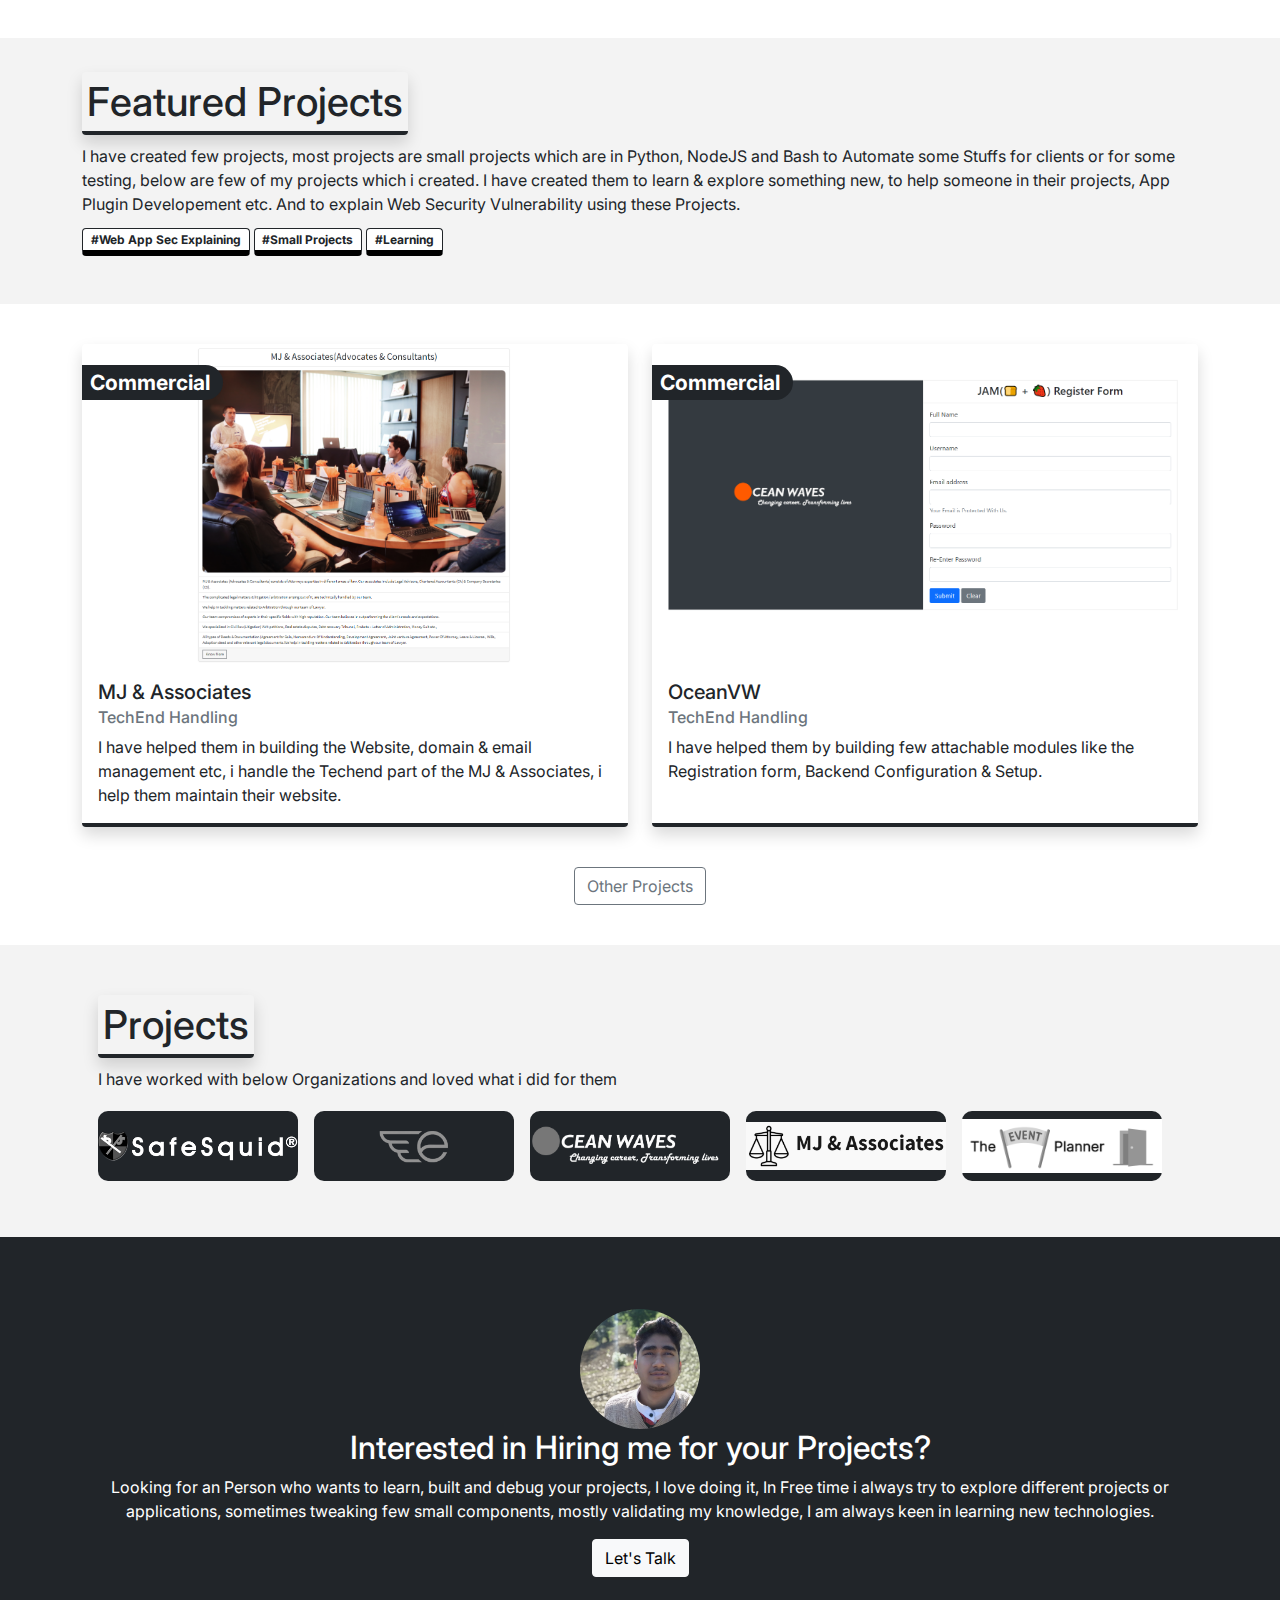
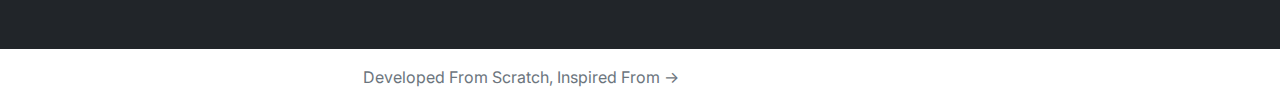
==== commit e2c93a71: "Web Portfolio" ====
--- a/index.html
+++ b/index.html
@@ -390,6 +390,12 @@
                         <div class="col">
                             <div class="card h-100">
                                 <img src="imgs/certs/TryHackMe/TryHackMe-Complete_Beginner_Learning_Path.png" class="card-img-top" alt="...">
+                            </div>
+                        </div>
+
+                        <div class="col">
+                            <div class="card h-100">
+                                <img src="imgs/certs/TryHackMe/TryHackMe-Web_Fundamentals.png" class="card-img-top" alt="...">
                             </div>
                         </div>
 
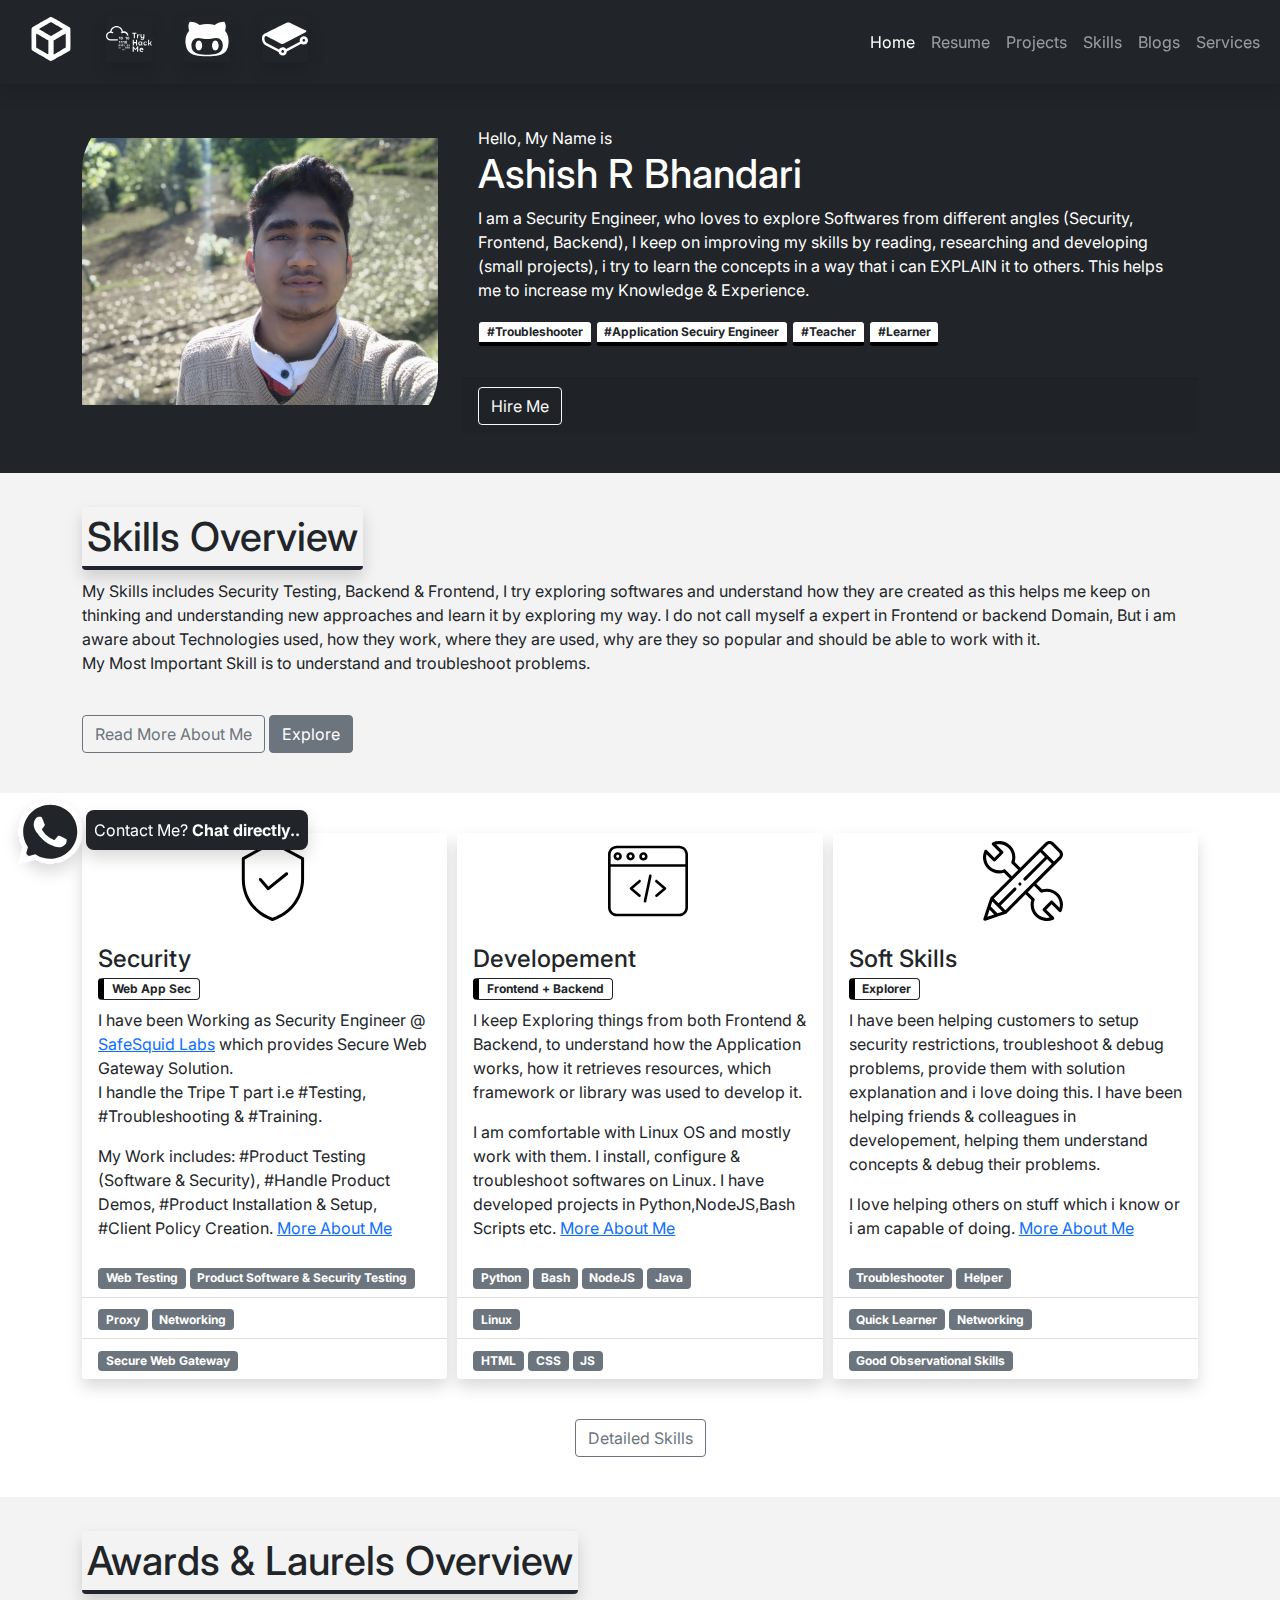
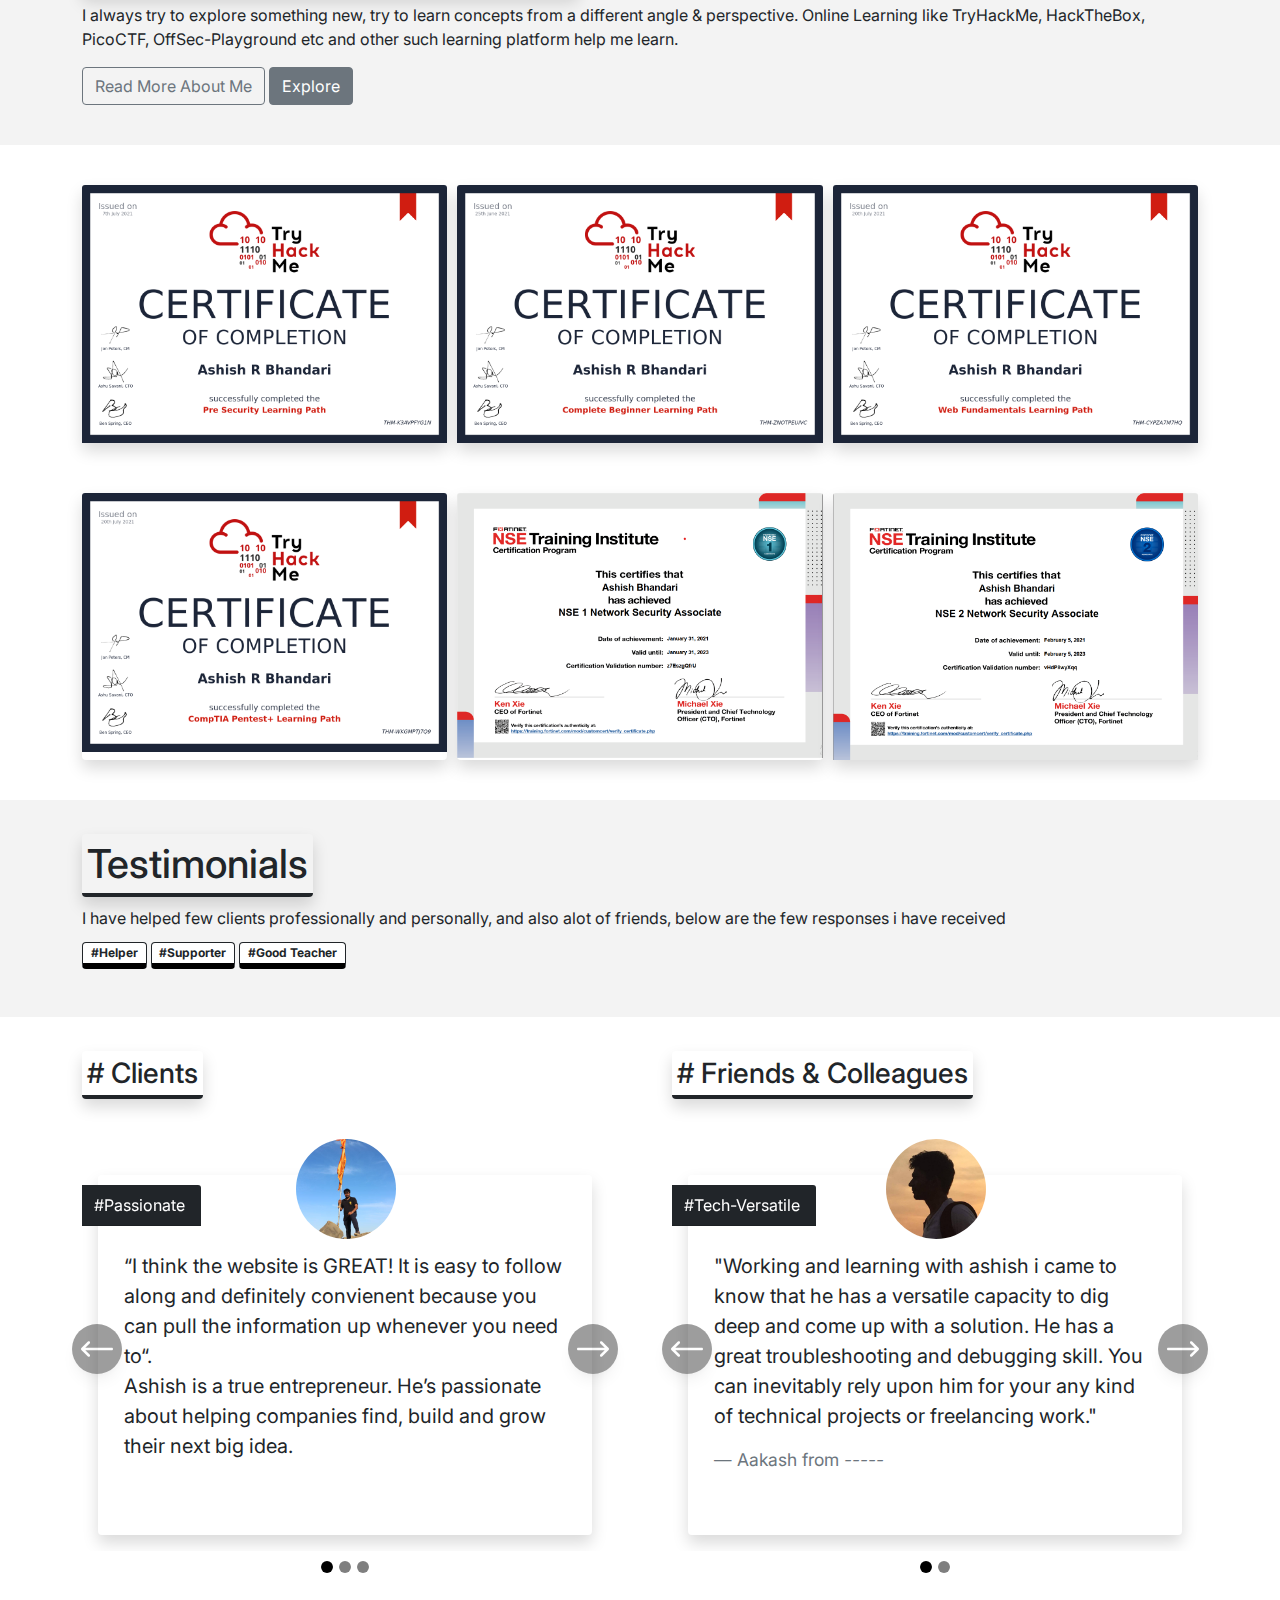
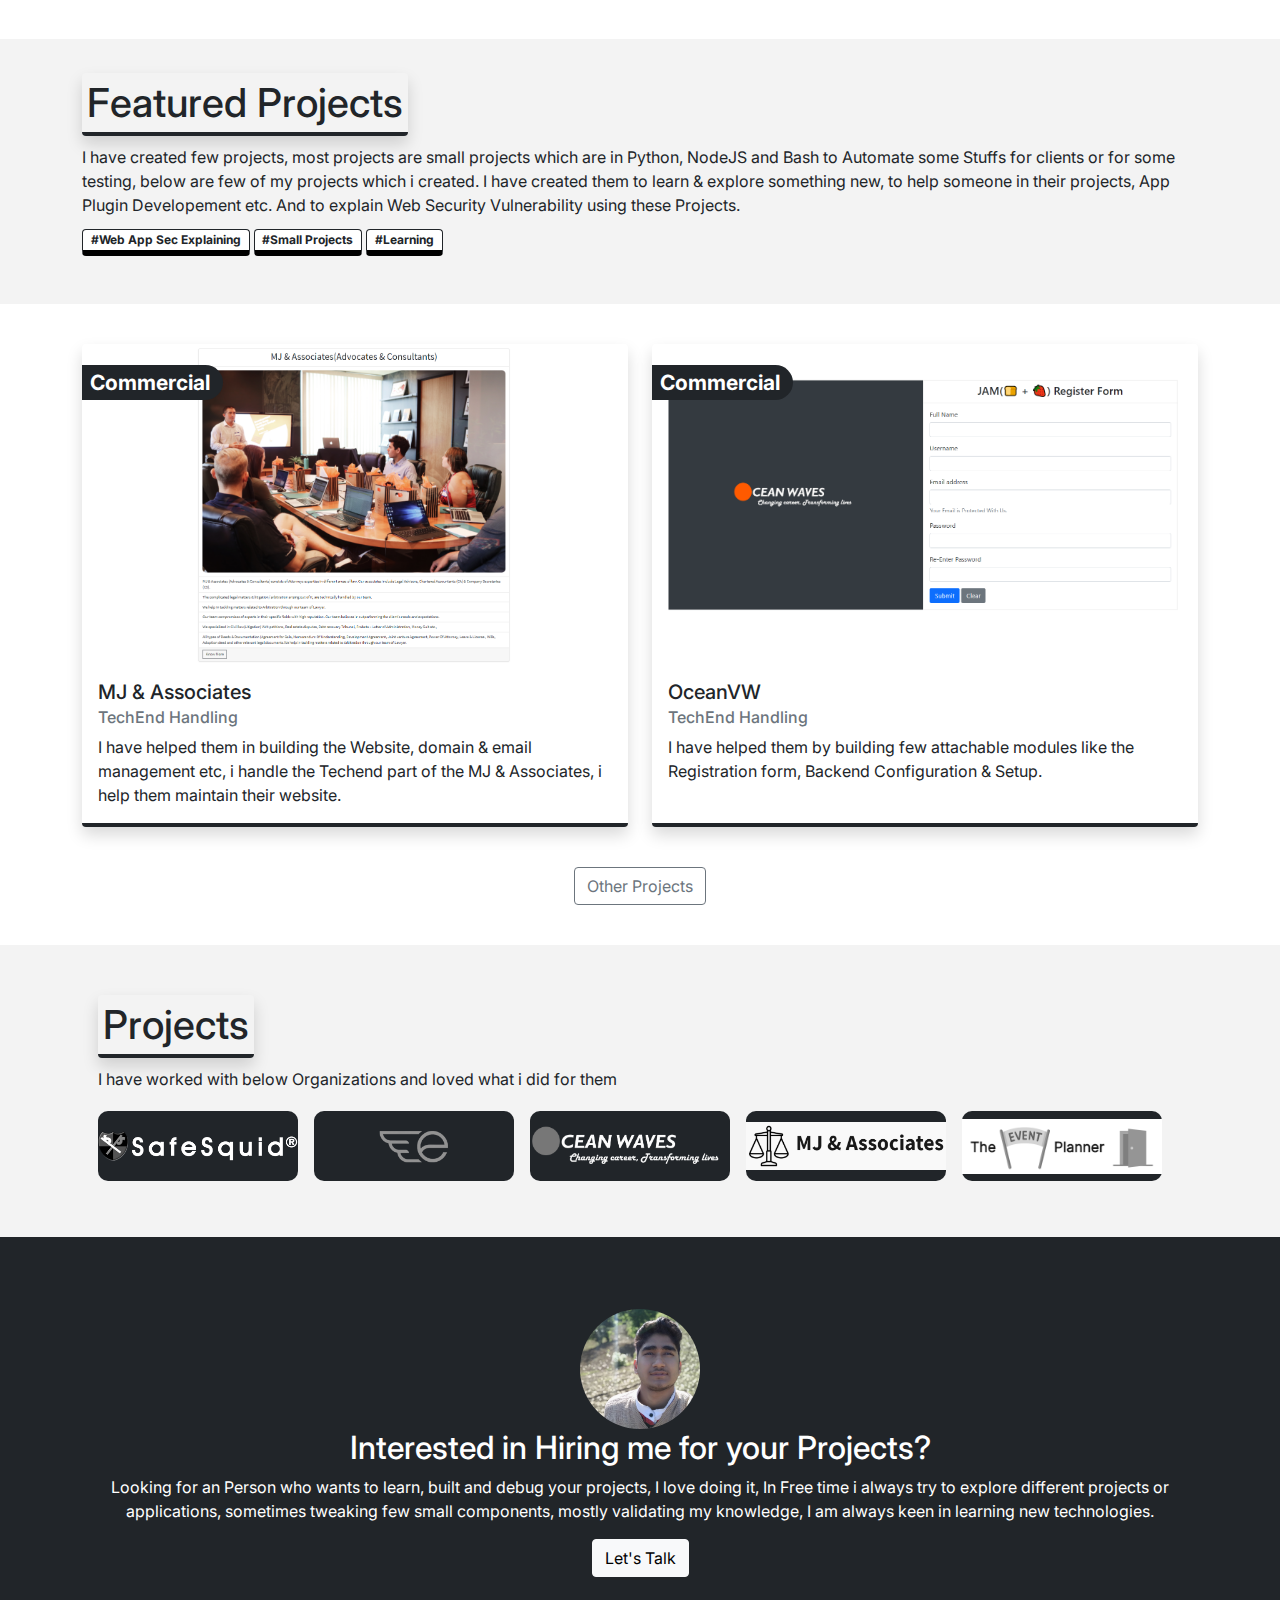
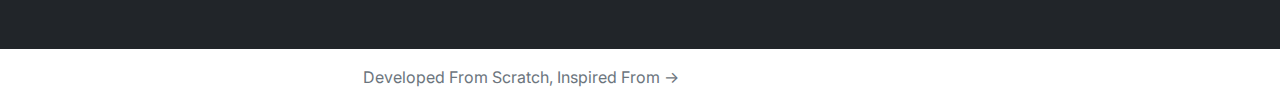
==== commit a4c39c23: "Web Portfolio" ====
--- a/index.html
+++ b/index.html
@@ -175,7 +175,6 @@
                                         I am a Security Engineer, who loves to explore Softwares from different angles (Security, Frontend, Backend), I keep on improving my skills by reading, researching and developing (small projects), i try to learn the concepts in a way that i can EXPLAIN it to others. This helps me to increase my Knowledge & Experience.
                                     </p>
                                     <p>
-                                        
                                         <span class="d-badge d-b-b-4">#Troubleshooter</span>
                                         <span class="d-badge d-b-b-4">#Application Secuiry Engineer</span>
                                         <span class="d-badge d-b-b-4">#Teacher</span>
@@ -398,6 +397,13 @@
                                 <img src="imgs/certs/TryHackMe/TryHackMe-Web_Fundamentals.png" class="card-img-top" alt="...">
                             </div>
                         </div>
+
+                        <div class="col">
+                            <div class="card h-100">
+                                <img src="imgs/certs/TryHackMe/TryHackMe-CompTIA_Pentest+.png" class="card-img-top" alt="...">
+                            </div>
+                        </div>
+
 
                         <div class="col">
                             <div class="card h-100">
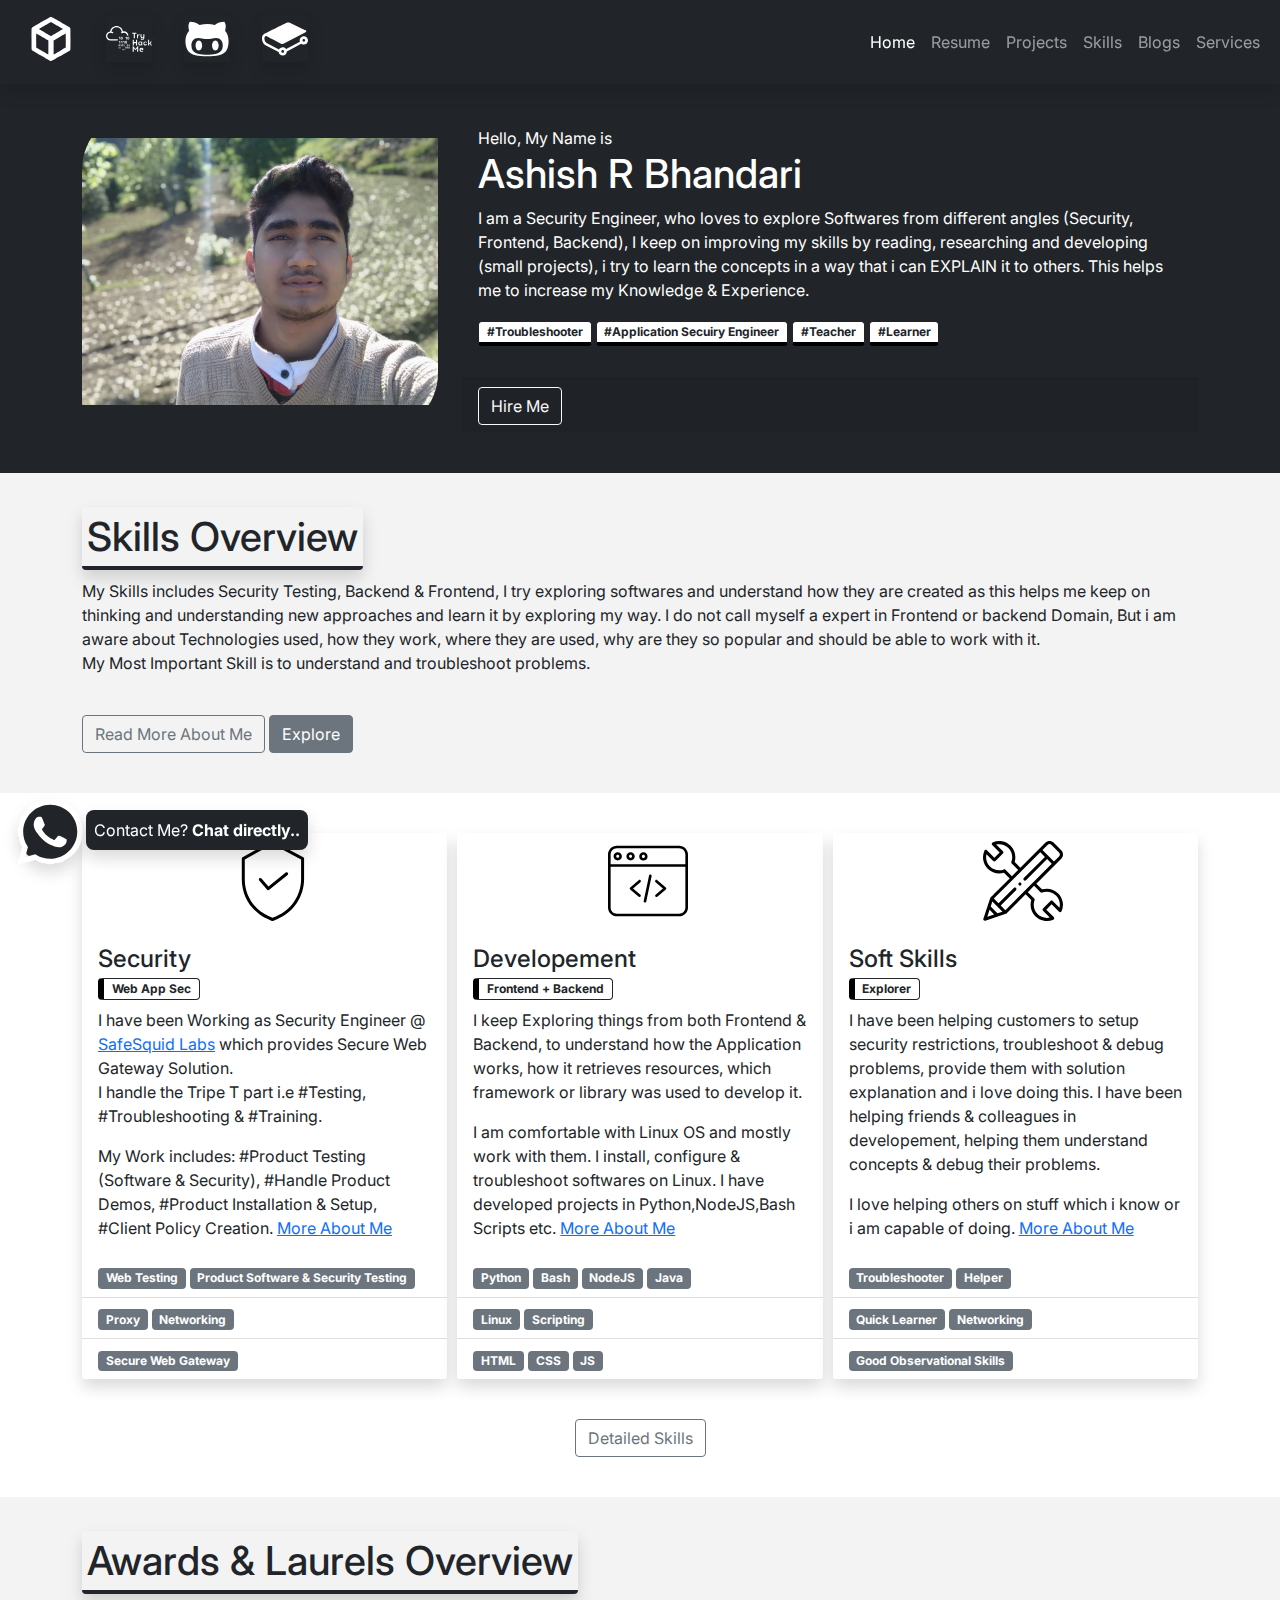
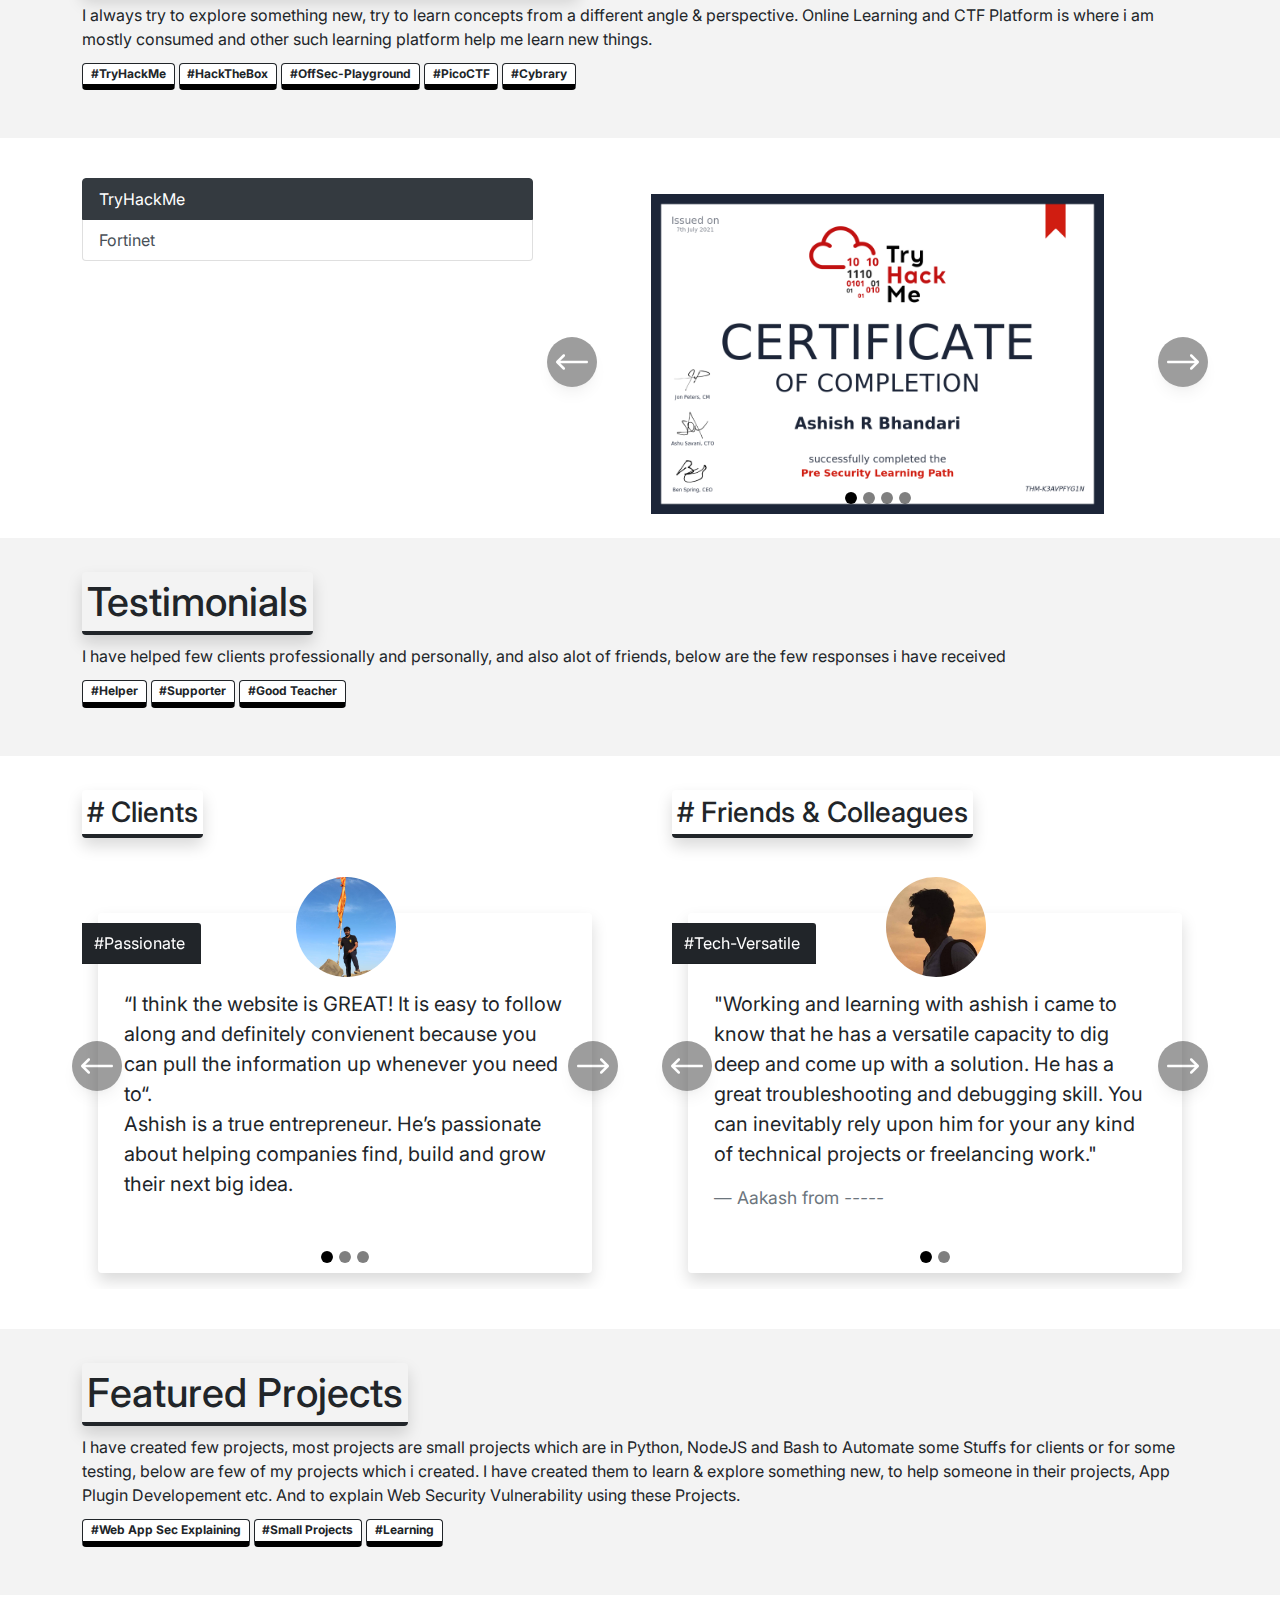
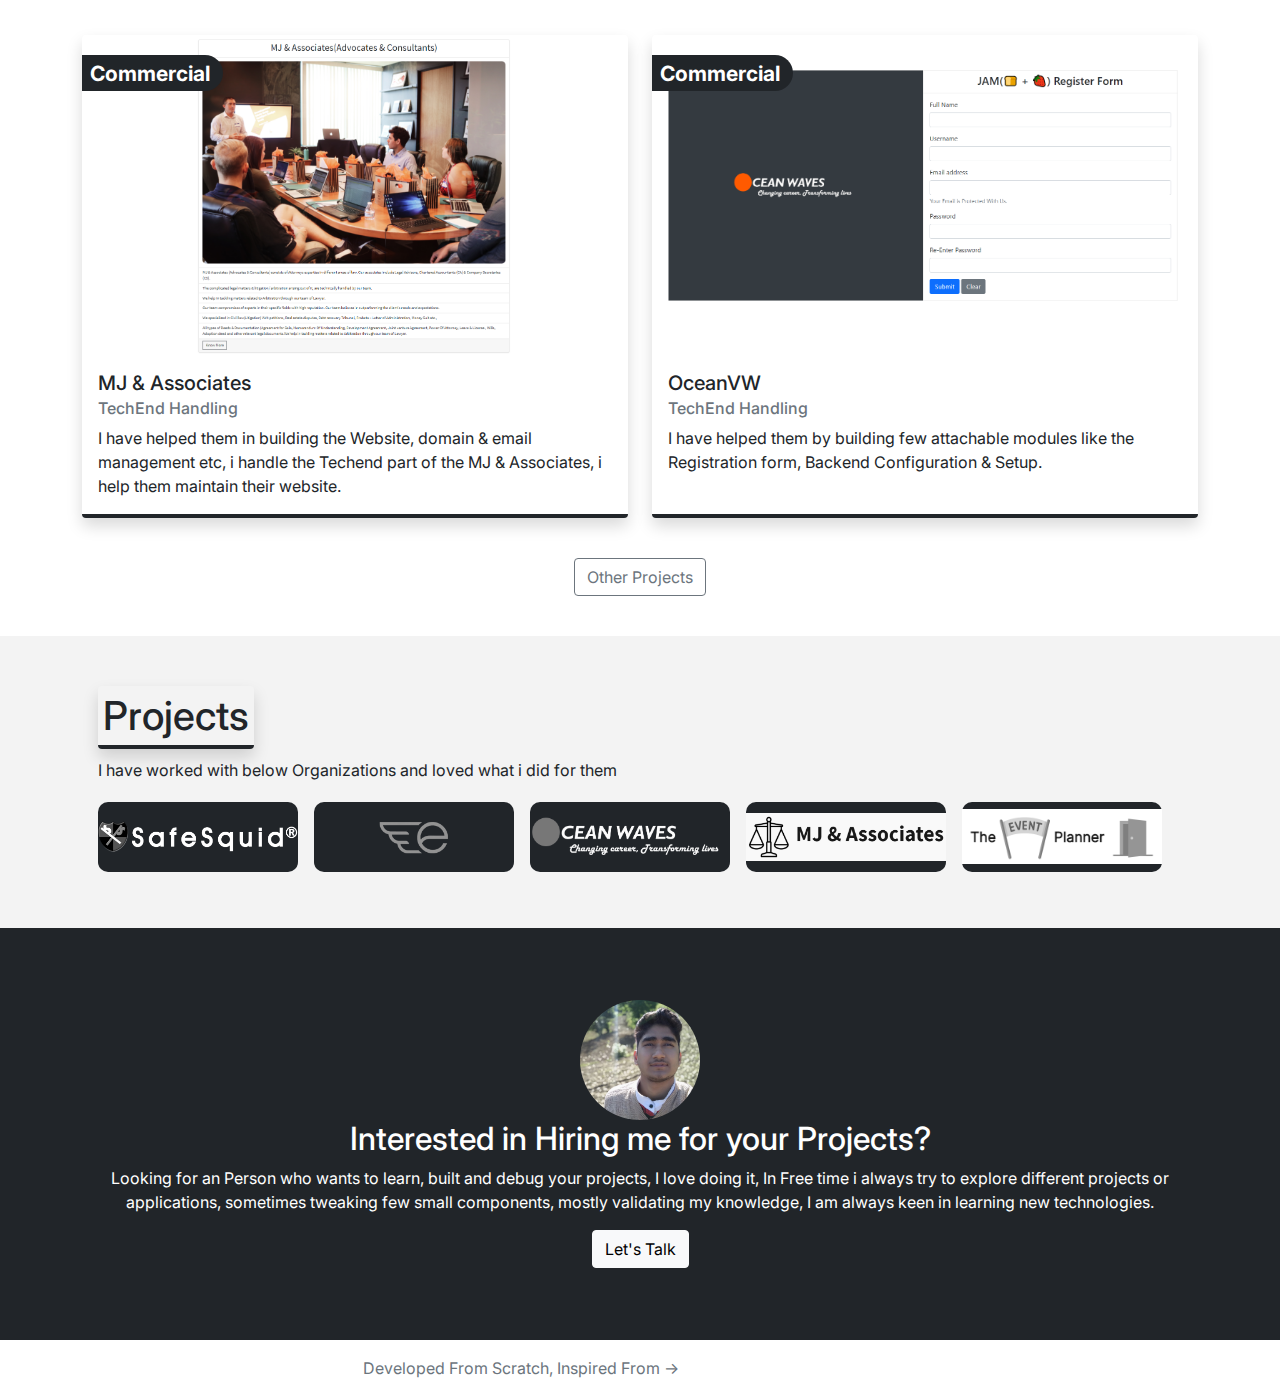
==== commit 2af611c3: "mini change" ====
--- a/index.html
+++ b/index.html
@@ -141,6 +141,12 @@
             width: 245px!important;
             height: 56px!important;
             margin: 5px;
+        }
+
+        @media (max-width: 540px) {
+            .certs-table-content-inner [id*="carousel"]  {
+                height: 100%!important;
+            }
         }
 
     </style>
@@ -290,7 +296,10 @@
                                 <ul class="list-group list-group-flush">
                                     
                                     <li class="list-group-item"><span class="badge bg-secondary">Python</span> <span class="badge bg-secondary">Bash</span> <span class="badge bg-secondary">NodeJS</span> <span class="badge bg-secondary">Java</span></li>
-                                    <li class="list-group-item"><span class="badge bg-secondary">Linux</span></li>
+                                    <li class="list-group-item">
+                                        <span class="badge bg-secondary">Linux</span>
+                                        <span class="badge bg-secondary">Scripting</span>
+                                    </li>
                                     <li class="list-group-item">
                                         <span class="badge bg-secondary">HTML</span> 
                                         <span class="badge bg-secondary">CSS</span> 
@@ -359,10 +368,25 @@
                             <span style="border-bottom: 4px solid; padding: 5px; box-shadow: 0 .5rem 1rem rgba(0,0,0,.15)!important; border-radius: 4px; ">Awards & Laurels Overview</span>                            
                         </h1>
                         <p class="card-text">
-                            I always try to explore something new, try to learn concepts from a different angle & perspective. Online Learning like TryHackMe, HackTheBox, PicoCTF, OffSec-Playground etc and other such learning platform help me learn.
+                            I always try to explore something new, try to learn concepts from a different angle & perspective. Online Learning and CTF Platform is where i am mostly consumed and other such learning platform help me learn new things.
                         </p>
-                        <a href="./resume.html" class="btn btn-outline-secondary" title="Go Check Out My Resume">Read More About Me</a>
-                        <a href="https://github.com/Asharry97" target="_blank" class="btn btn-secondary" title="For More Explore My GitHub">Explore</a>
+                        <div class="d-flex flex-wrap" style="column-gap: 4px;">
+                            <h6 class="card-subtitle mb-2 text-muted"> 
+                                <span class="badge bg-white text-dark" style="border: 1px solid; border-bottom: 6px solid black">#TryHackMe</span> 
+                            </h6>
+                            <h6 class="card-subtitle mb-2 text-muted"> 
+                                <span class="badge bg-white text-dark" style="border: 1px solid; border-bottom: 6px solid black">#HackTheBox</span> 
+                            </h6>
+                            <h6 class="card-subtitle mb-2 text-muted"> 
+                                <span class="badge bg-white text-dark" style="border: 1px solid; border-bottom: 6px solid black">#OffSec-Playground</span> 
+                            </h6>
+                            <h6 class="card-subtitle mb-2 text-muted"> 
+                                <span class="badge bg-white text-dark" style="border: 1px solid; border-bottom: 6px solid black">#PicoCTF</span> 
+                            </h6>
+                            <h6 class="card-subtitle mb-2 text-muted"> 
+                                <span class="badge bg-white text-dark" style="border: 1px solid; border-bottom: 6px solid black">#Cybrary</span> 
+                            </h6>
+                        </div>
                     </div>
                     
                 </div>
@@ -373,51 +397,101 @@
 
 
         <!-- Awards & Laurels Content -->
-        <div class="skills-table-content" style="position: relative;">
+        <div class="certs-table-content" style="position: relative;">
             <div class="container">
 
-                <div class="skills-table-content-inner" style="padding: 40px 0px;">
-
-                    <div class="row-grid">
-                        
-                        <div class="col">
-                            <div class="card h-100">
-                                <img src="imgs/certs/TryHackMe/TryHackMe-Pre_Security_Learning_Path.png" class="card-img-top" alt="...">
-                            </div>
-                        </div>
-
-                        <div class="col">
-                            <div class="card h-100">
-                                <img src="imgs/certs/TryHackMe/TryHackMe-Complete_Beginner_Learning_Path.png" class="card-img-top" alt="...">
-                            </div>
-                        </div>
-
-                        <div class="col">
-                            <div class="card h-100">
-                                <img src="imgs/certs/TryHackMe/TryHackMe-Web_Fundamentals.png" class="card-img-top" alt="...">
-                            </div>
-                        </div>
-
-                        <div class="col">
-                            <div class="card h-100">
-                                <img src="imgs/certs/TryHackMe/TryHackMe-CompTIA_Pentest+.png" class="card-img-top" alt="...">
-                            </div>
-                        </div>
-
-
-                        <div class="col">
-                            <div class="card h-100">
-                                <img src="imgs/certs/Fortinet/NSE1-NetworkSecurityAssociate.png" class="card-img-top" alt="...">
-                            </div>
-                        </div>
-
-                        <div class="col">
-                            <div class="card h-100">
-                                <img src="imgs/certs/Fortinet/NSE2-NetworkSecurityAssociate.png" class="card-img-top" alt="...">
-                            </div>
-                        </div>
-
+                <div class="certs-table-content-inner" style="padding: 40px 0px; max-height: 400px;">
+
+                    <div class="row">
+                        <div class="col-md-5">
+                            <div class="list-group" id="list-tab" role="tablist">
+                                <a class="list-group-item list-group-item-action active" id="list-home-list" data-bs-toggle="list" href="#list-home" role="tab" aria-controls="list-home">TryHackMe</a>
+                                <a class="list-group-item list-group-item-action" id="list-profile-list" data-bs-toggle="list" href="#list-profile" role="tab" aria-controls="list-profile">Fortinet</a>
+                            </div>
+                        </div>
+                        <div class="col-md-7">
+                            <div class="tab-content" id="nav-tabContent">
+                                <div class="tab-pane fade show active" id="list-home" role="tabpanel" aria-labelledby="list-home-list">
+
+                                    <div id="carousel-tryhackme-certs" class="carousel carousel-dark slide carousel-fade" data-bs-ride="carousel">
+                            
+                                        <div class="carousel-indicators">
+                                            <button type="button" data-bs-target="#carousel-tryhackme-certs" data-bs-slide-to="0" class="active" aria-current="true" aria-label="Slide 1"></button>
+                                            <button type="button" data-bs-target="#carousel-tryhackme-certs" data-bs-slide-to="1" aria-label="Slide 2"></button>
+                                            <button type="button" data-bs-target="#carousel-tryhackme-certs" data-bs-slide-to="2" aria-label="Slide 3"></button>
+                                            <button type="button" data-bs-target="#carousel-tryhackme-certs" data-bs-slide-to="3" aria-label="Slide 4"></button>
+                                        </div>
+            
+                                        <div class="carousel-inner">
+                                            
+                                            <div class="carousel-item active">
+                                                <img src="imgs/certs/TryHackMe/TryHackMe-Pre_Security_Learning_Path.png" class="card-img-top" alt="...">
+                                            </div>            
+                                            <div class="carousel-item">
+                                                <img src="imgs/certs/TryHackMe/TryHackMe-Complete_Beginner_Learning_Path.png" class="card-img-top" alt="...">
+                                            </div>
+            
+                                            <div class="carousel-item">
+                                                <img src="imgs/certs/TryHackMe/TryHackMe-Web_Fundamentals.png" class="card-img-top" alt="...">
+                                            </div>
+
+                                            <div class="carousel-item">
+                                                <img src="imgs/certs/TryHackMe/TryHackMe-CompTIA_Pentest+.png" class="card-img-top" alt="...">
+                                            </div>
+                                            
+                                        </div>
+            
+                                        <button class="carousel-control-prev" type="button" data-bs-target="#carousel-tryhackme-certs"  data-bs-slide="prev">
+                                            <span class="carousel-control-prev-icon" aria-hidden="true"></span>
+                                            <span class="visually-hidden">Previous</span>
+                                        </button>
+            
+                                        <button class="carousel-control-next" type="button" data-bs-target="#carousel-tryhackme-certs"  data-bs-slide="next">
+                                            <span class="carousel-control-next-icon" aria-hidden="true"></span>
+                                            <span class="visually-hidden">Next</span>
+                                        </button>
+            
+                                    </div>
+
+                                </div>
+                                <div class="tab-pane fade" id="list-profile" role="tabpanel" aria-labelledby="list-profile-list">
+
+                                    <div id="carousel-fortinet-certs" class="carousel carousel-dark slide carousel-fade" data-bs-ride="carousel" >
+                            
+                                        <div class="carousel-indicators">
+                                            <button type="button" data-bs-target="#carousel-fortinet-certs" data-bs-slide-to="0" class="active" aria-current="true" aria-label="Slide 1"></button>
+                                            <button type="button" data-bs-target="#carousel-fortinet-certs" data-bs-slide-to="1" aria-label="Slide 2"></button>
+                                        </div>
+            
+                                        <div class="carousel-inner">
+                                            
+                                            <div class="carousel-item active">
+                                                <img src="imgs/certs/Fortinet/NSE1-NetworkSecurityAssociate.png" class="card-img-top" alt="...">
+                                            </div>
+
+                                            <div class="carousel-item">
+                                                <img src="imgs/certs/Fortinet/NSE2-NetworkSecurityAssociate.png" class="card-img-top" alt="...">
+                                            </div>
+                                            
+                                        </div>
+            
+                                        <button class="carousel-control-prev" type="button" data-bs-target="#carousel-fortinet-certs"  data-bs-slide="prev">
+                                            <span class="carousel-control-prev-icon" aria-hidden="true"></span>
+                                            <span class="visually-hidden">Previous</span>
+                                        </button>
+            
+                                        <button class="carousel-control-next" type="button" data-bs-target="#carousel-fortinet-certs"  data-bs-slide="next">
+                                            <span class="carousel-control-next-icon" aria-hidden="true"></span>
+                                            <span class="visually-hidden">Next</span>
+                                        </button>
+            
+                                    </div>
+
+                                </div>
+                            </div>
+                        </div>
                     </div>
+
                 </div>
 
             </div>
@@ -475,7 +549,7 @@
                             
                             <h3> <span style="border-bottom: 4px solid; padding: 5px; box-shadow: 0 .5rem 1rem rgba(0,0,0,.15)!important; border-radius: 4px; "> # Clients</span></h3>
 
-                            <div id="carousel-clients-review" class="carousel carousel-dark slide carousel-fade" data-bs-ride="carousel" style="/*max-width: 600px;*/ height: 500px;">
+                            <div id="carousel-clients-review" class="carousel carousel-dark slide carousel-fade" data-bs-ride="carousel" >
                             
                                 <div class="carousel-indicators">
                                     <button type="button" data-bs-target="#carousel-clients-review" data-bs-slide-to="0" class="active" aria-current="true" aria-label="Slide 1"></button>
@@ -577,7 +651,7 @@
                             <h3> <span style="border-bottom: 4px solid; padding: 5px; box-shadow: 0 .5rem 1rem rgba(0,0,0,.15)!important; border-radius: 4px; "> # Friends & Colleagues</span></h3>
              
 
-                            <div id="carousel-friends_colleague-review" class="carousel carousel-dark slide carousel-fade" data-bs-ride="carousel" style="/*max-width: 600px;*/ height: 500px;">
+                            <div id="carousel-friends_colleague-review" class="carousel carousel-dark slide carousel-fade" data-bs-ride="carousel" >
                             
                                 <div class="carousel-indicators">
                                     <button type="button" data-bs-target="#carousel-friends_colleague-review" data-bs-slide-to="0" class="active" aria-current="true" aria-label="Slide 1"></button>
--- a/css/index.css
+++ b/css/index.css
@@ -314,4 +314,15 @@
 .btn:hover {
     box-shadow: 0 4px 6px rgb(50 50 93 / 40%), 0 1px 3px rgb(0 0 0 / 24%);
     transform: translateY(-1px);
+}
+
+
+.certs-table-content-inner img {
+    max-height: 320px;
+    object-fit: contain;
+}
+
+.list-group-item.active {
+    background-color: var(--bs-gray-dark);
+    border-color: var(--bs-gray-dark);
 }